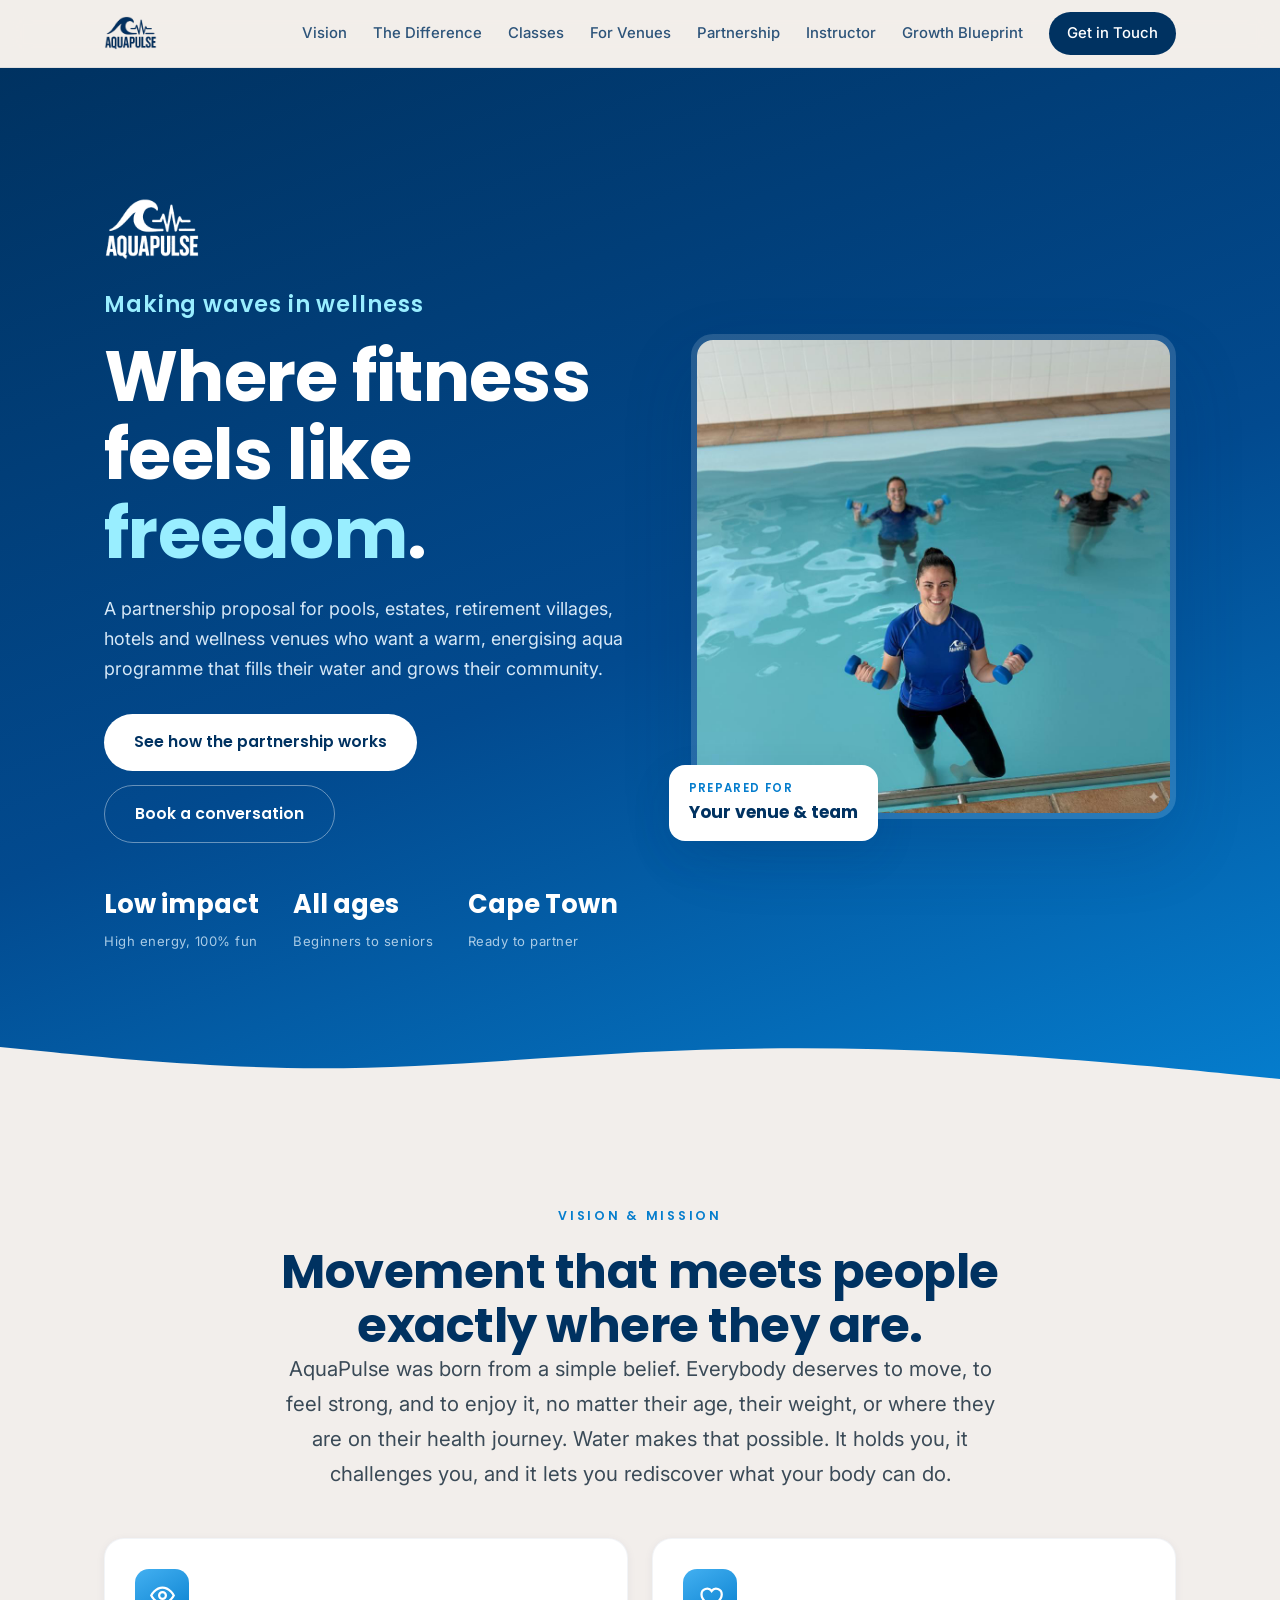
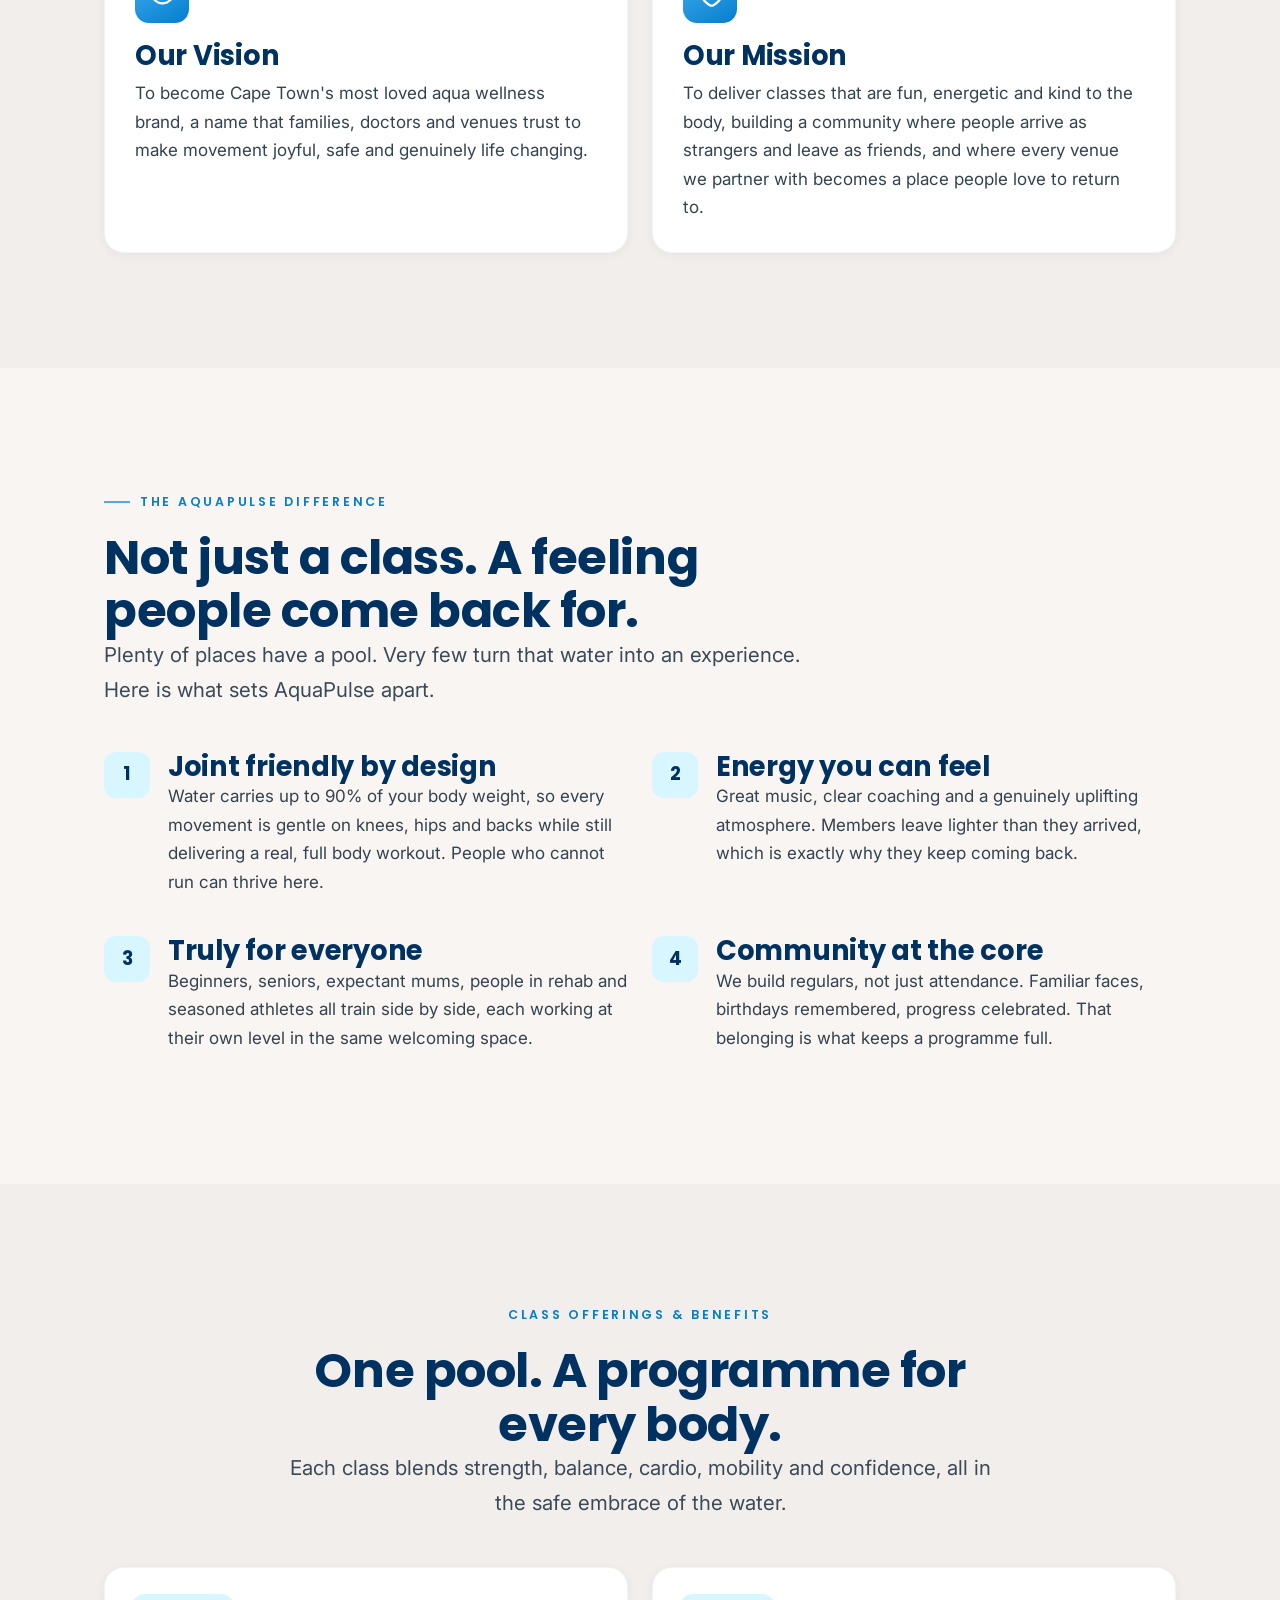
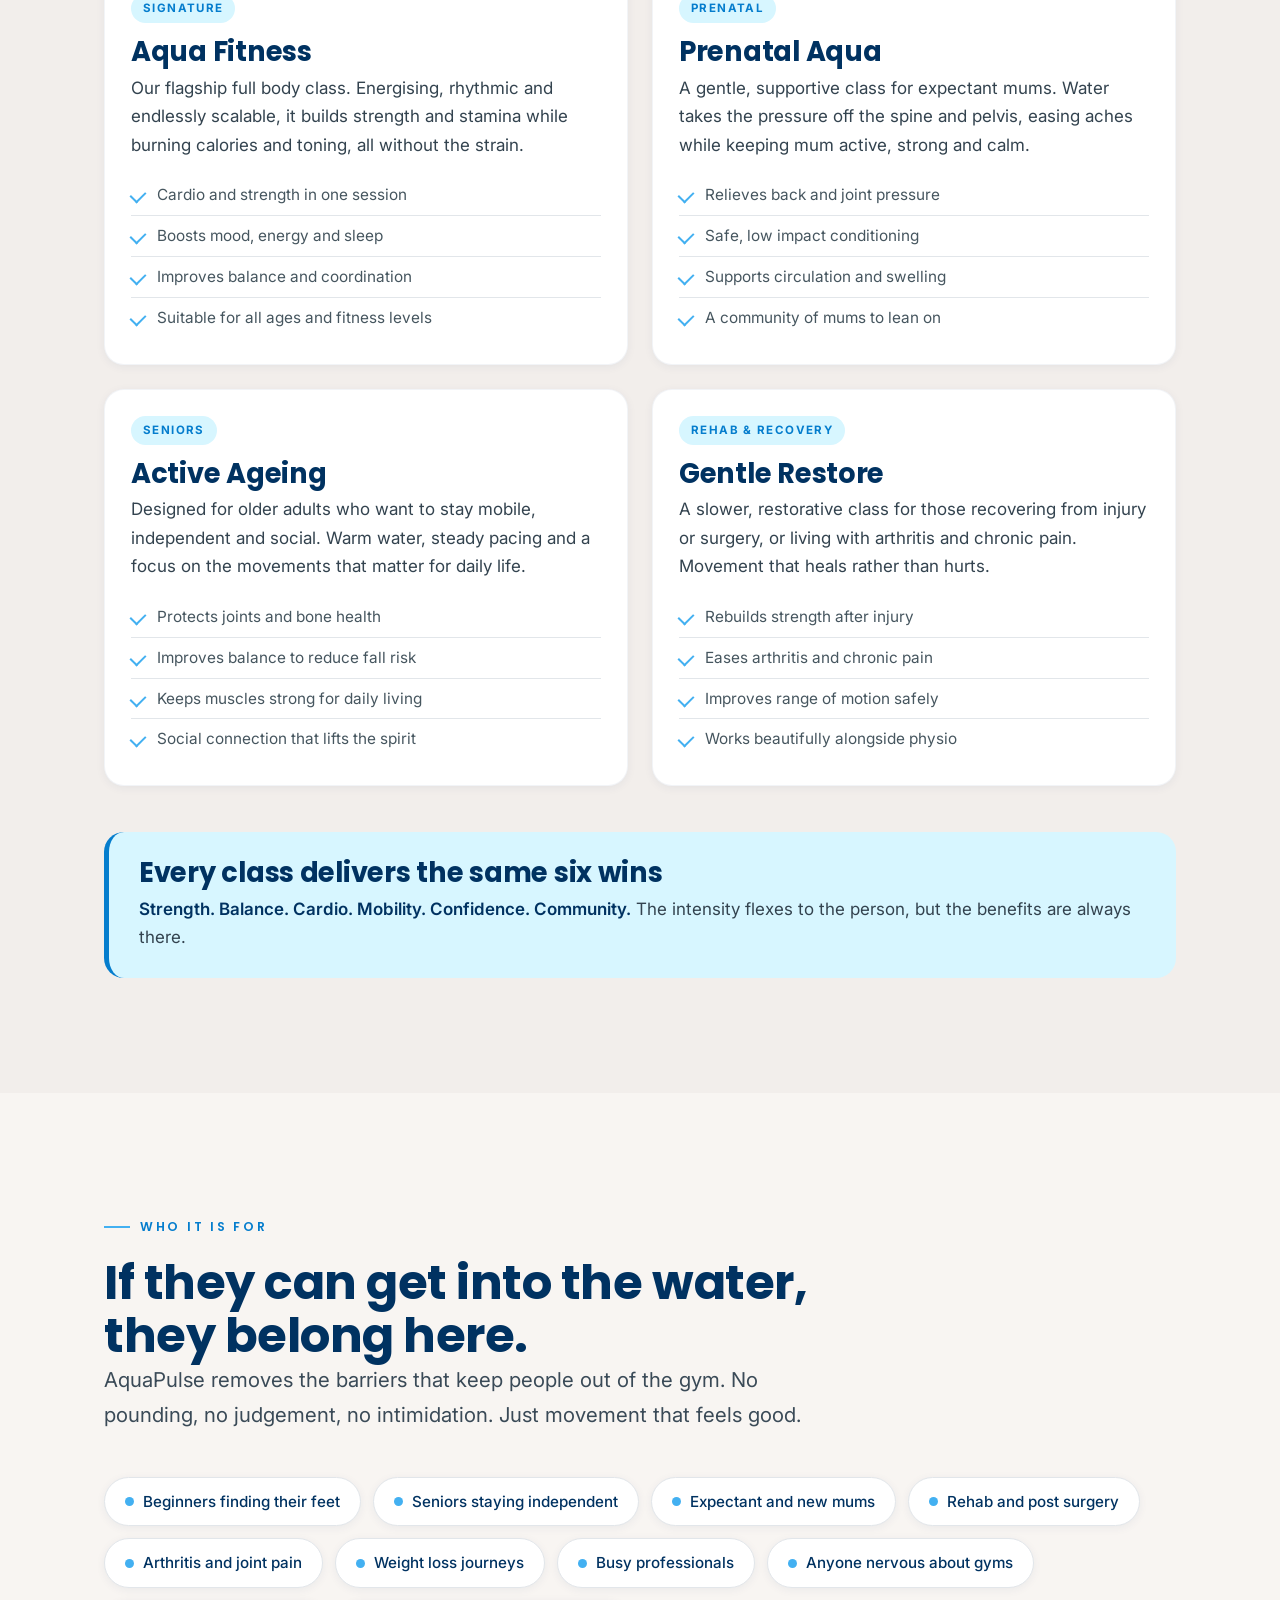
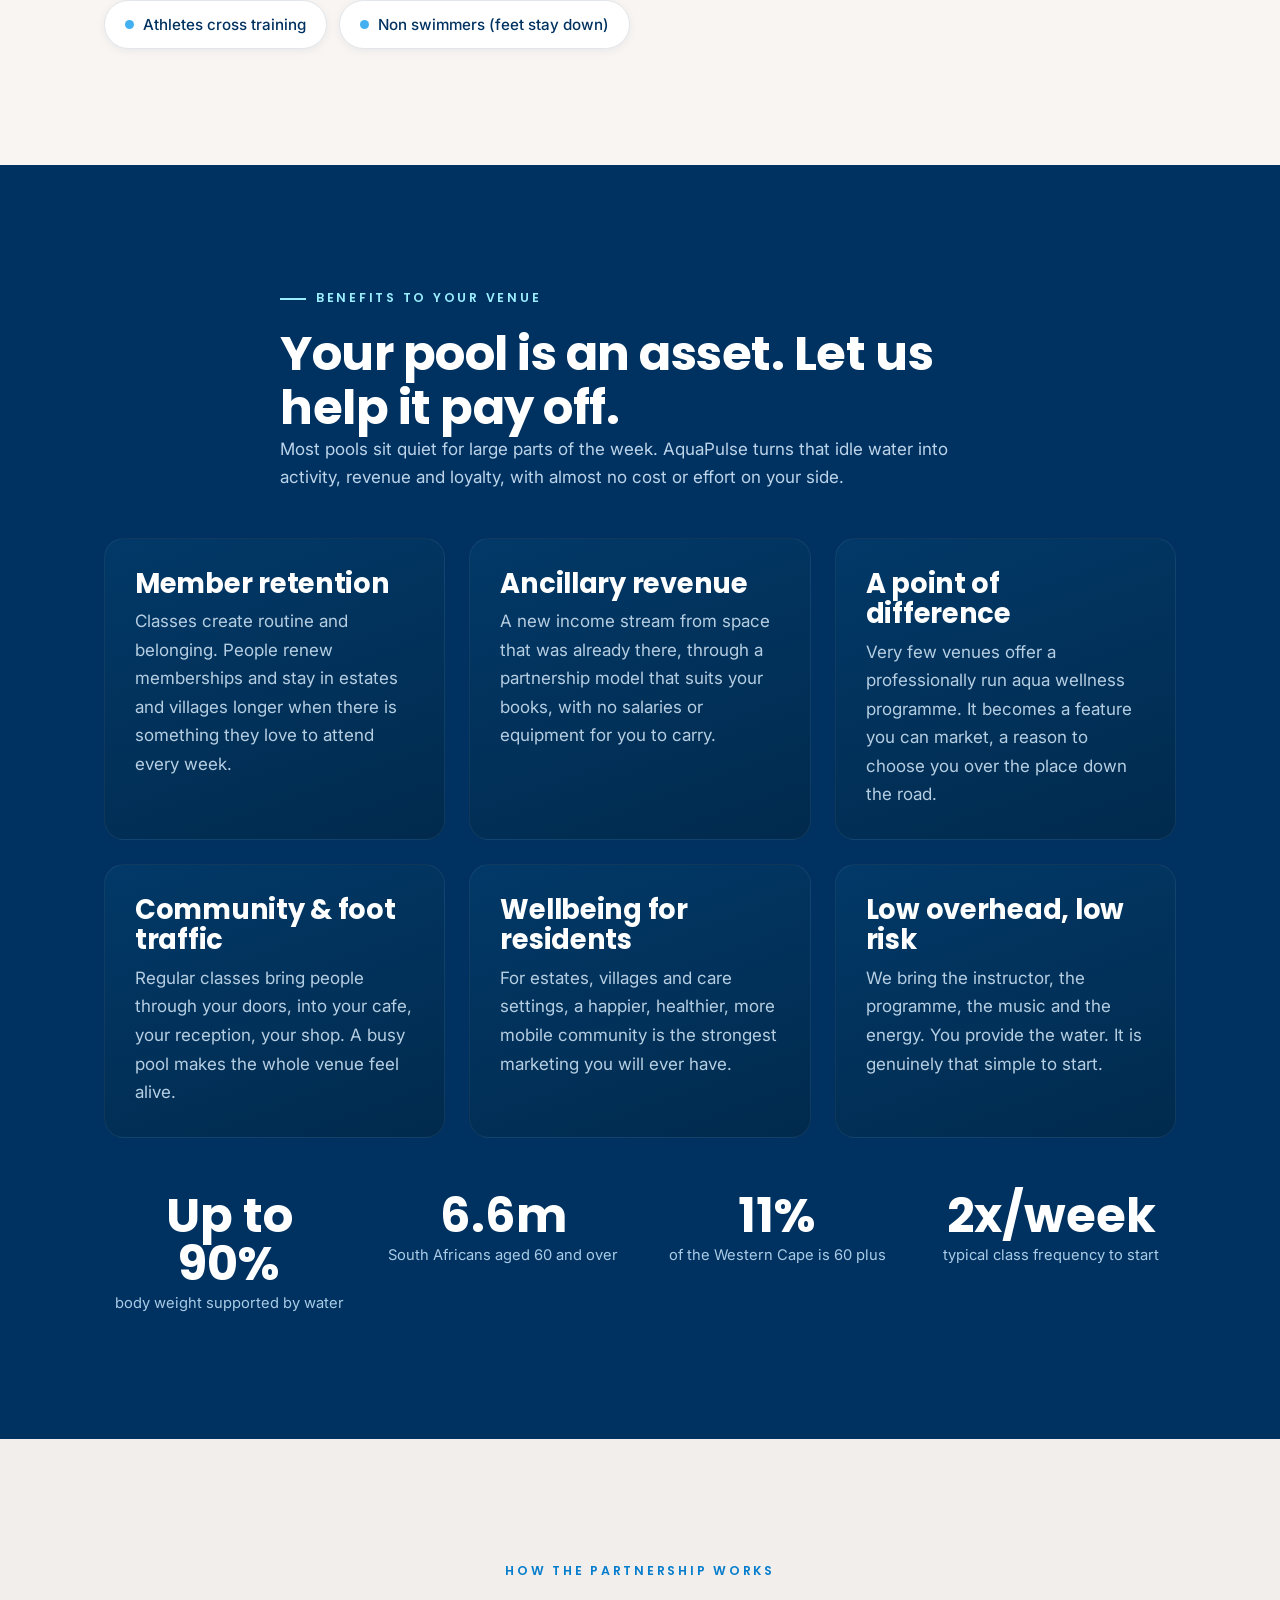
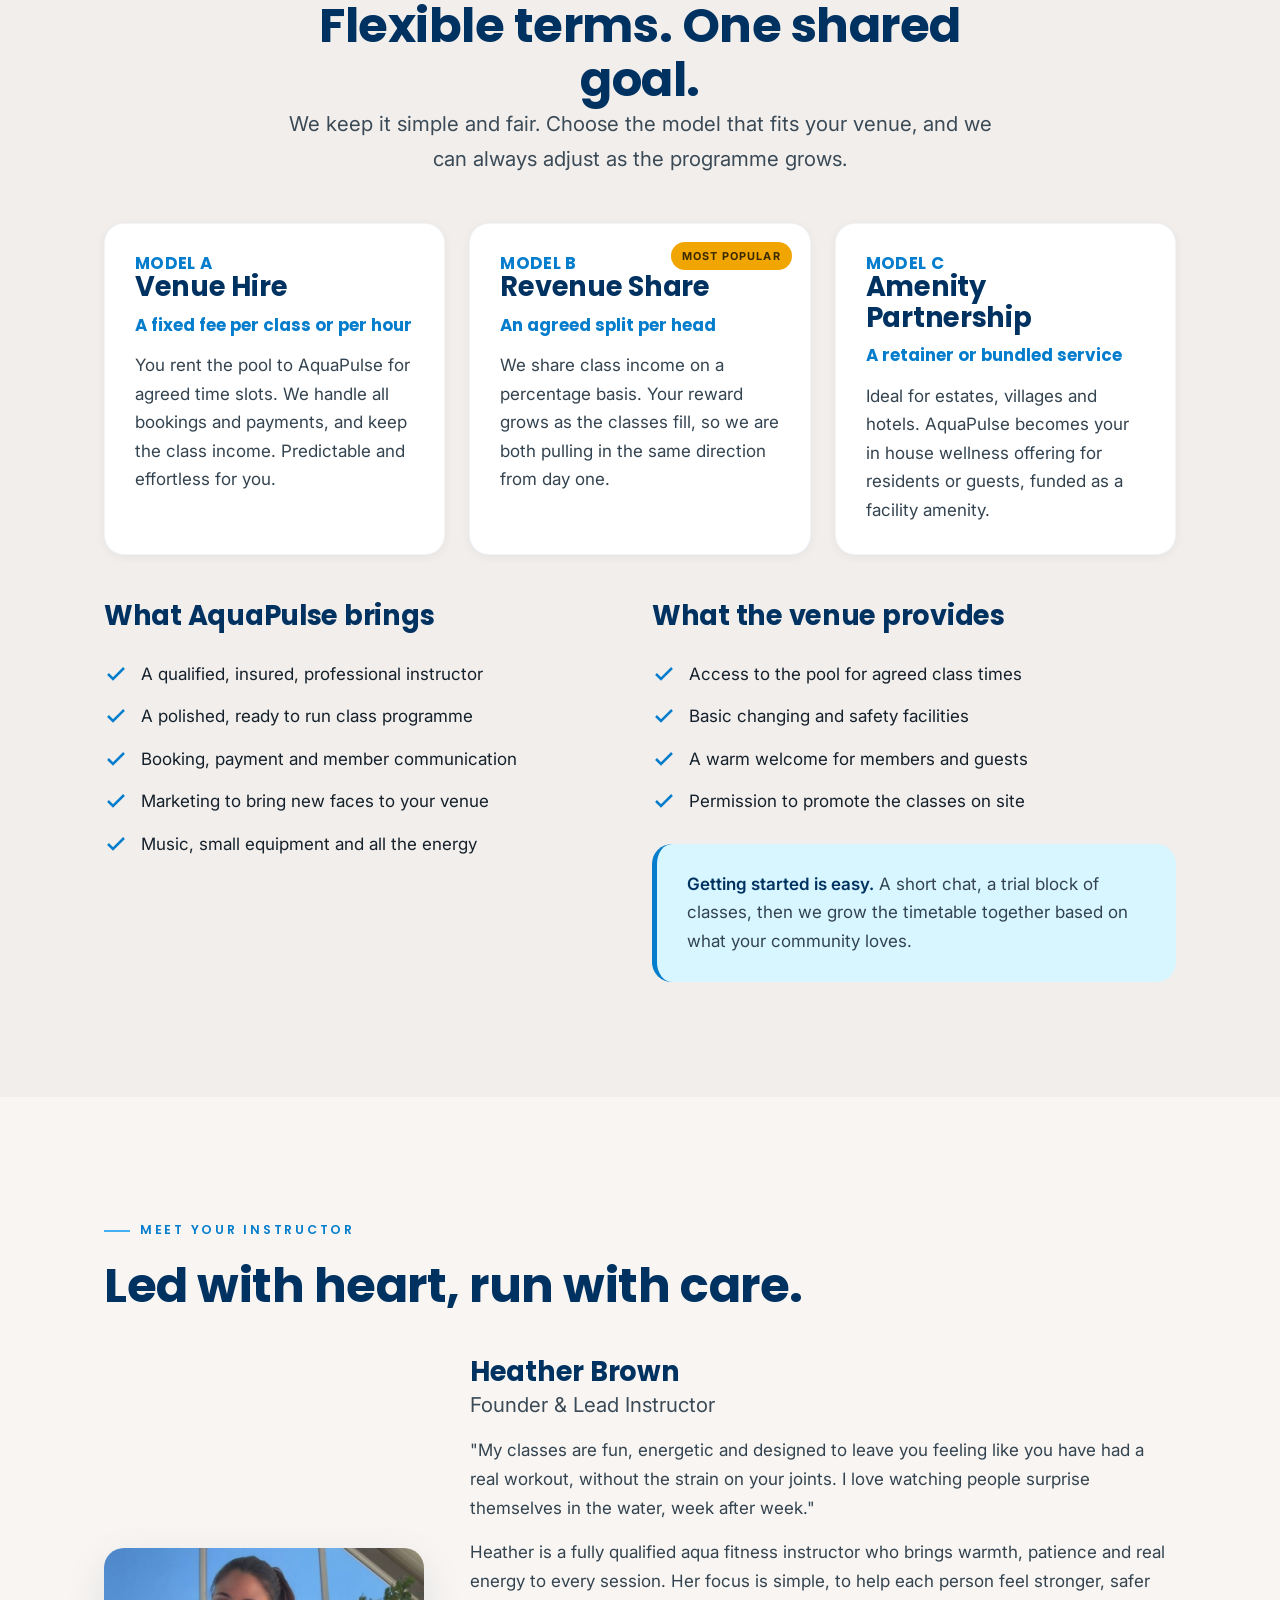
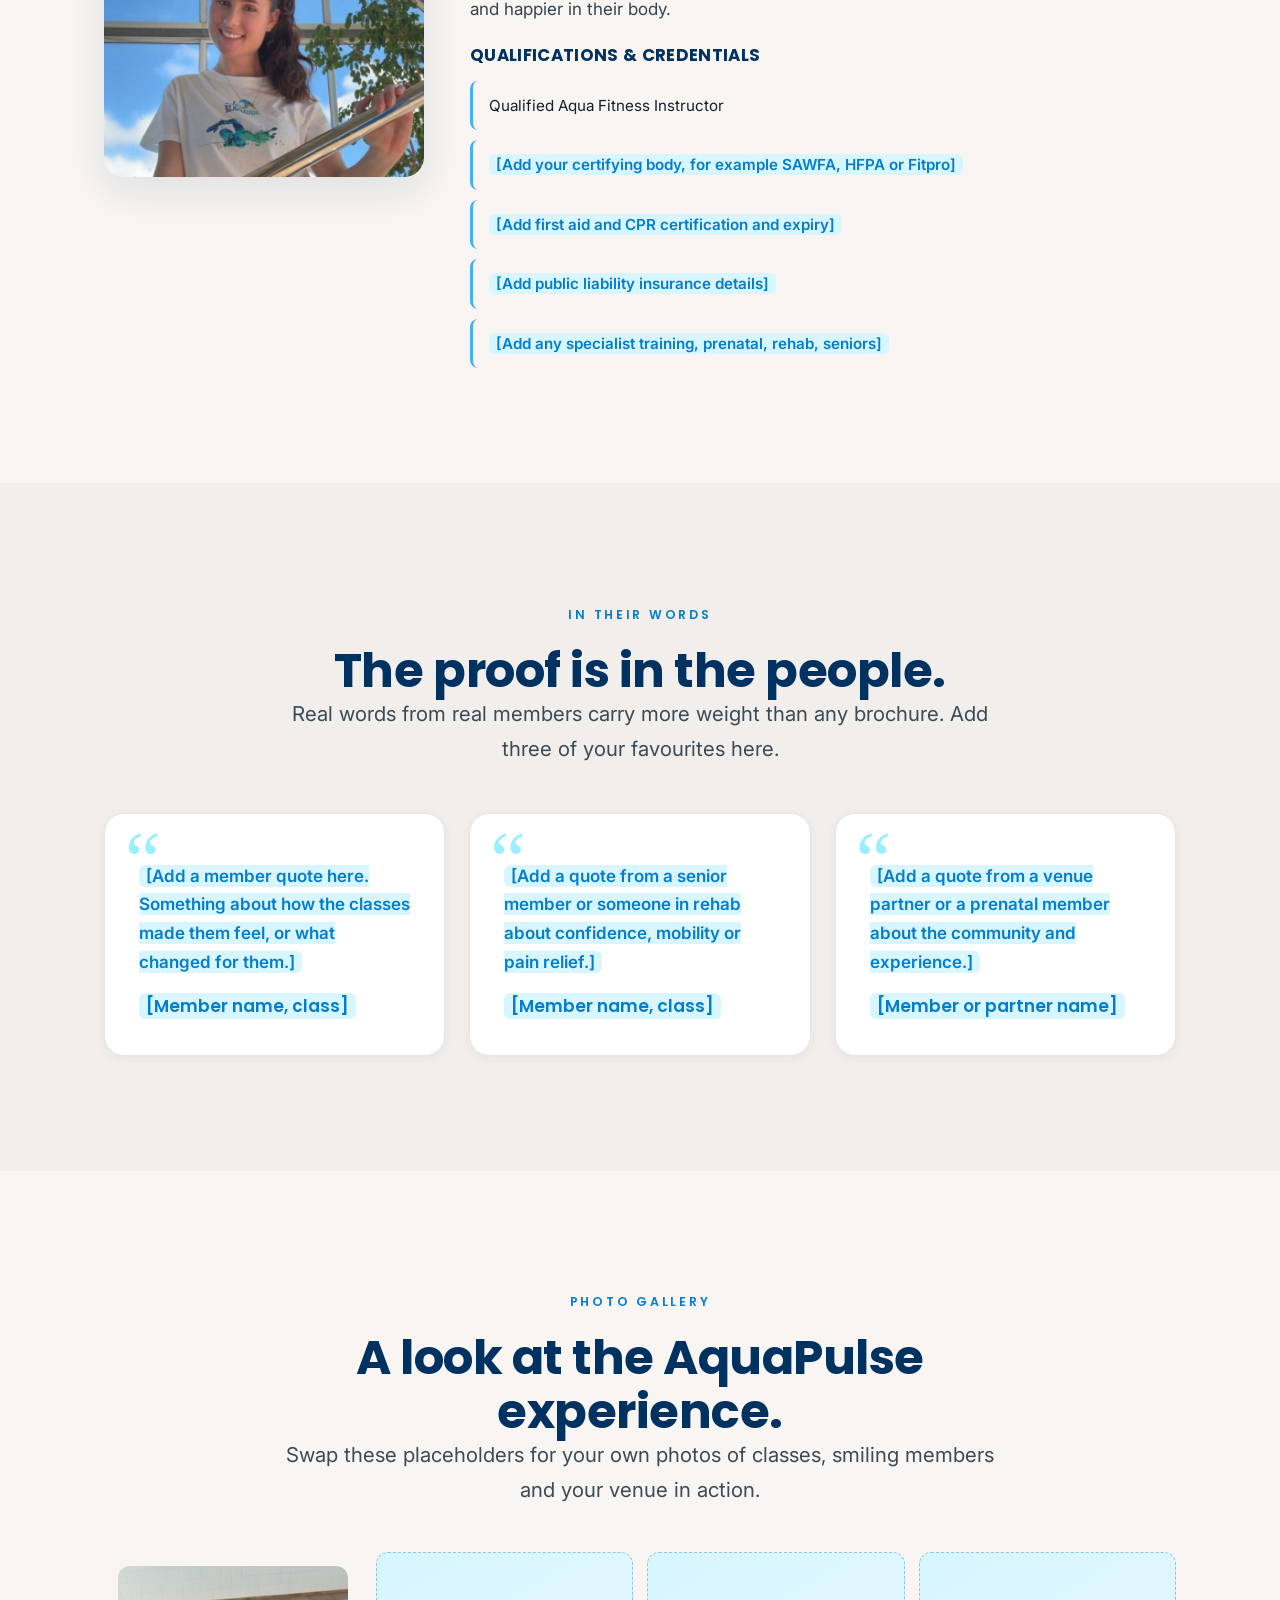
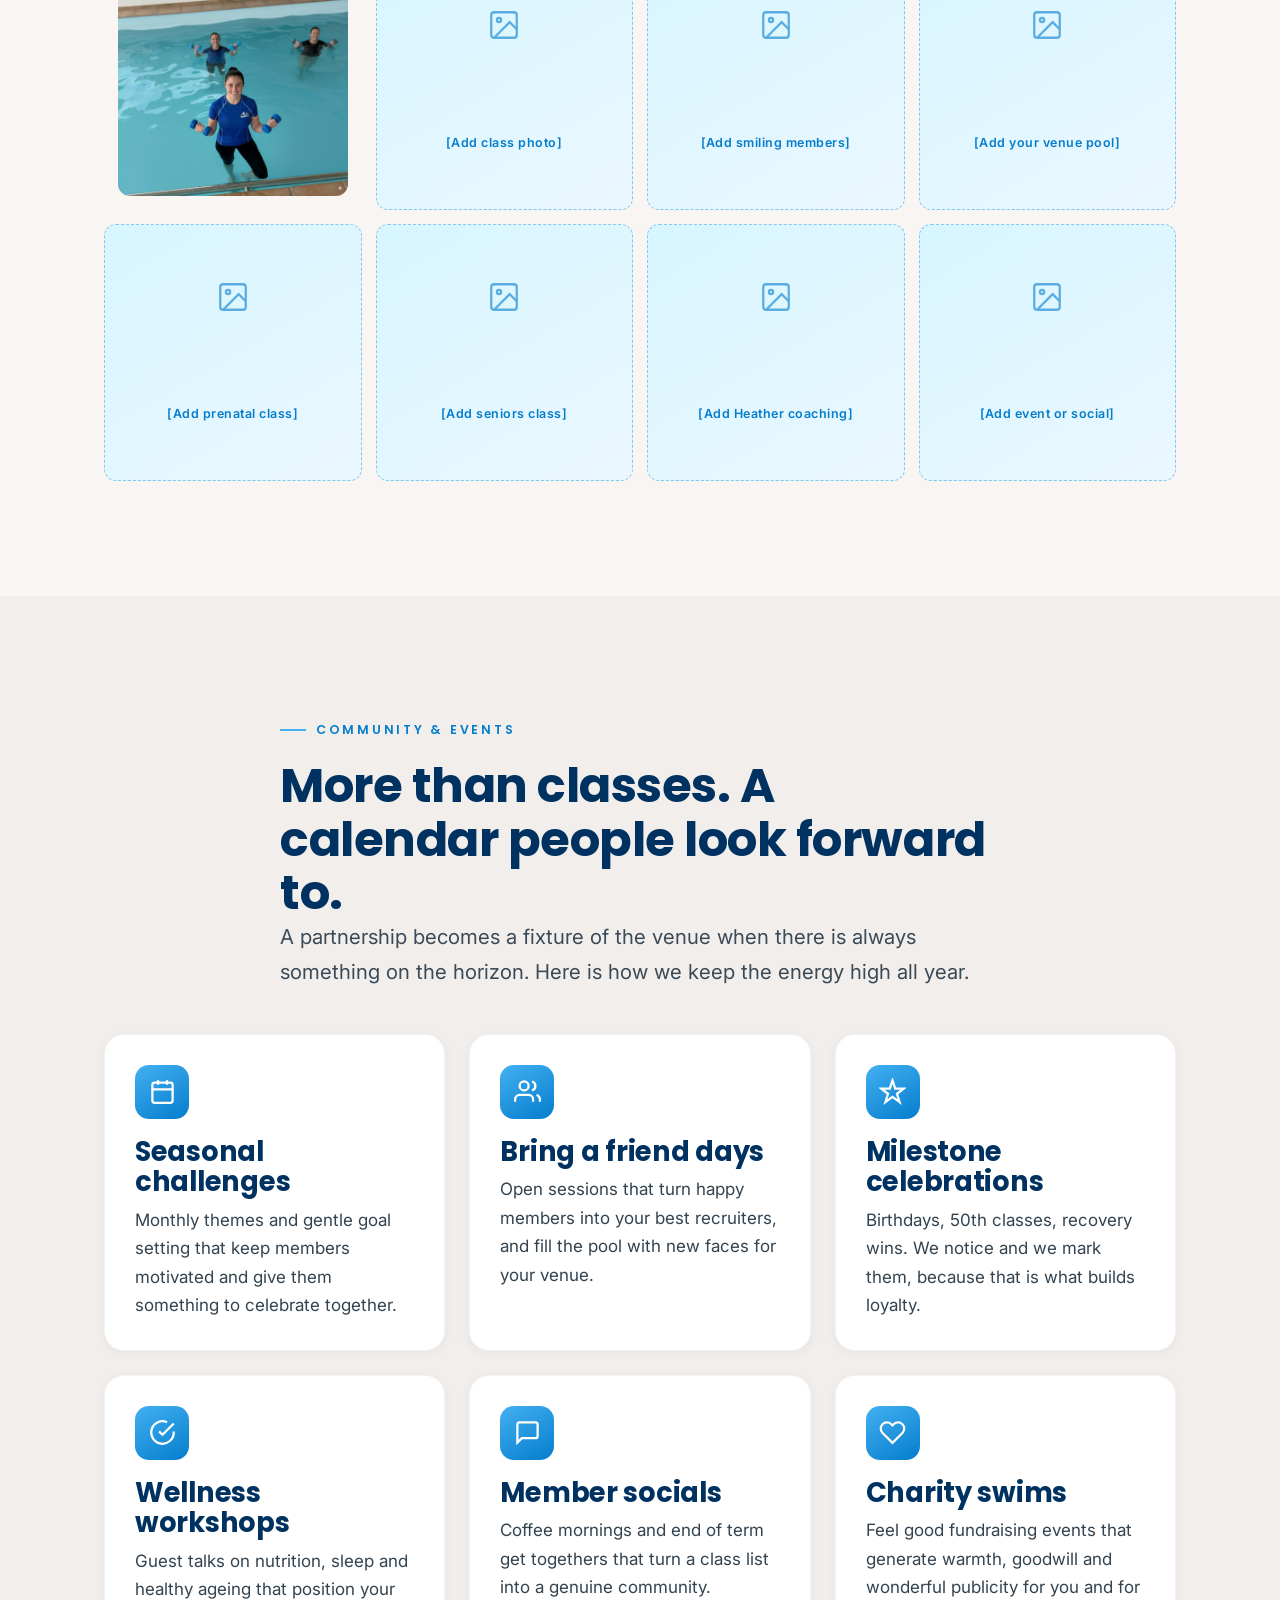
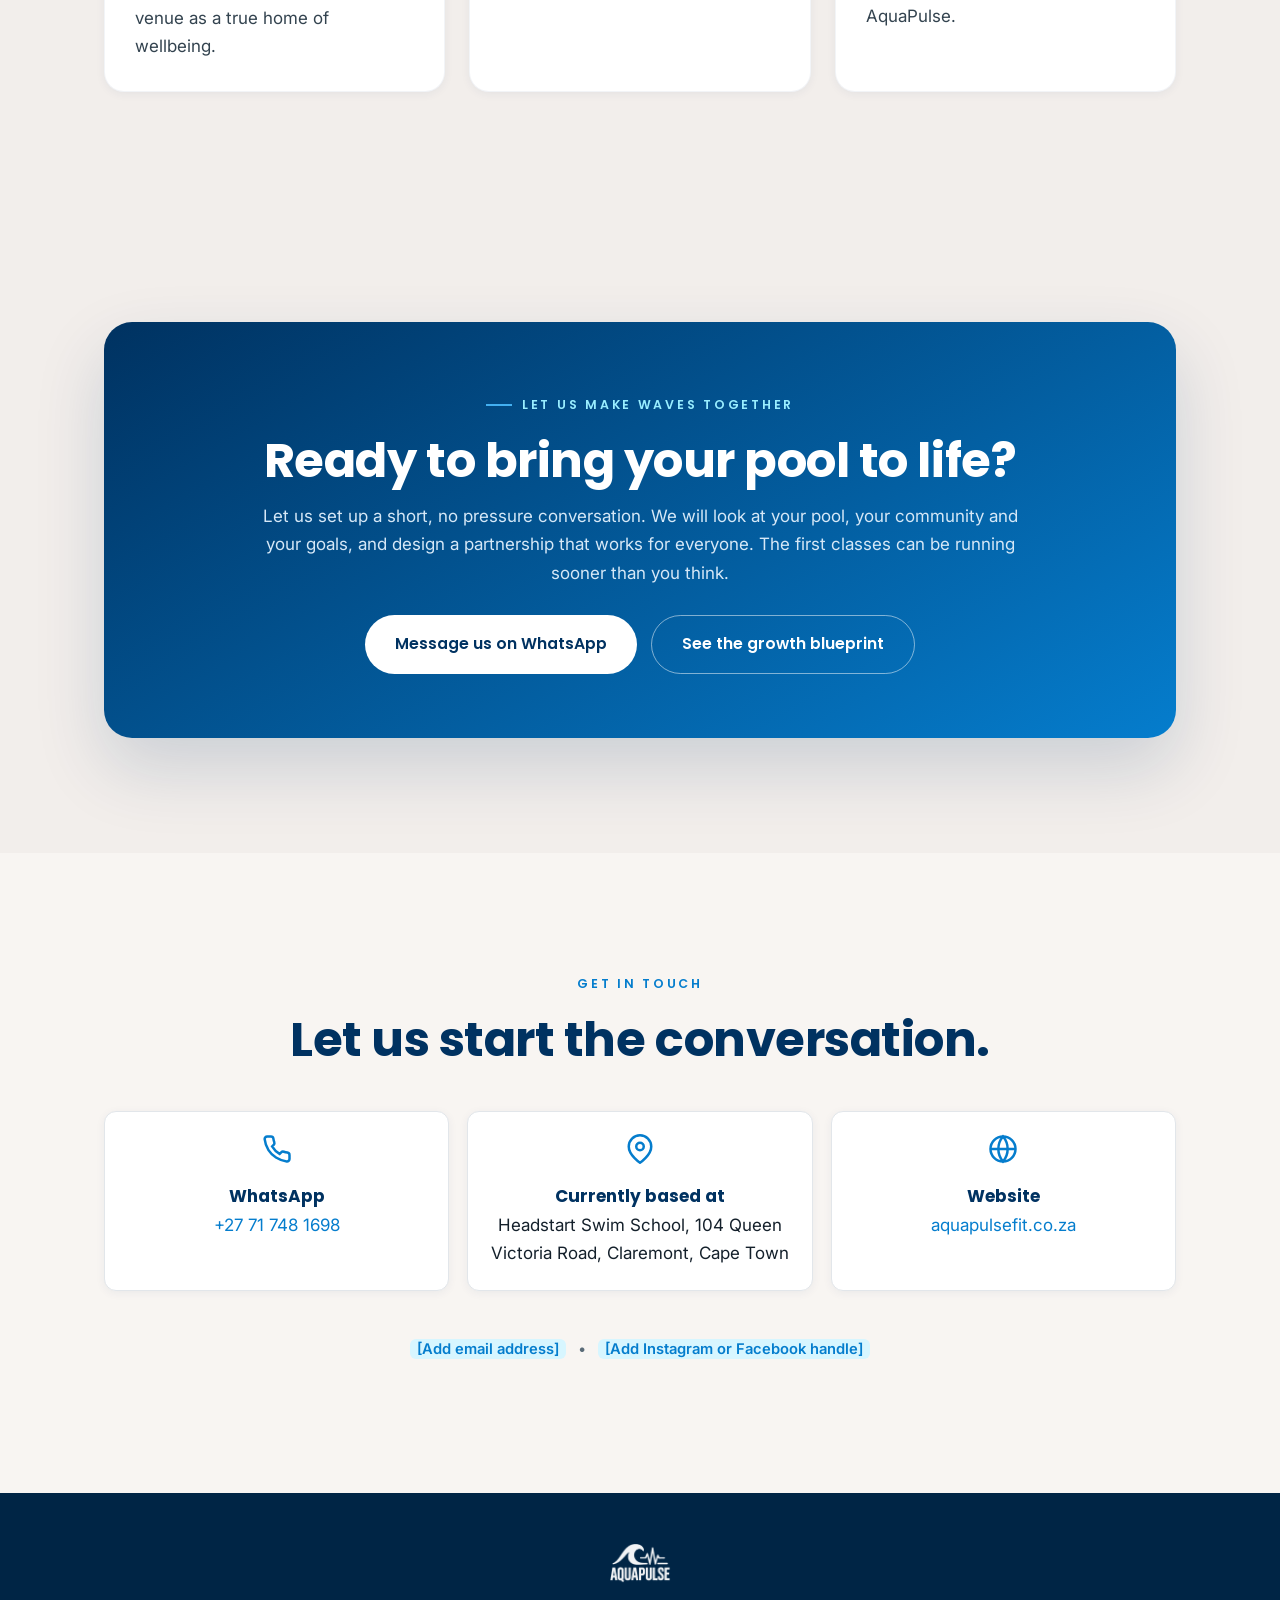
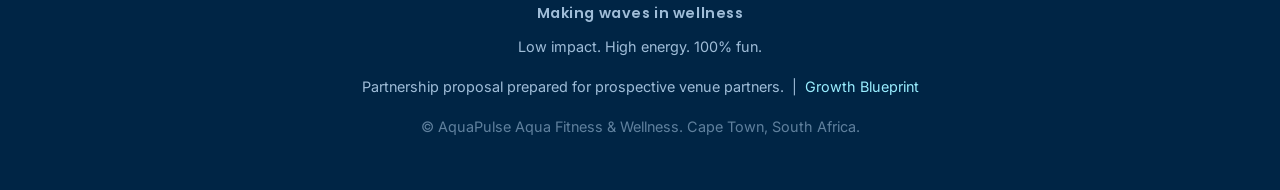
==== index.html @ 483c2048 "AquaPulse partnership proposal and growth blueprint Mobile-first, print-friendly proposal site match" ====
<!DOCTYPE html>
<html lang="en">
<head>
<meta charset="UTF-8">
<meta name="viewport" content="width=device-width, initial-scale=1.0">
<title>AquaPulse | Partnership Proposal, Aqua Fitness & Wellness</title>
<meta name="description" content="AquaPulse Aqua Fitness and Wellness. A partnership proposal for pools, estates, retirement villages and wellness venues across Cape Town. Making waves in wellness.">
<link rel="icon" href="assets/favicon.png">
<link rel="preconnect" href="https://fonts.googleapis.com">
<link rel="preconnect" href="https://fonts.gstatic.com" crossorigin>
<link href="https://fonts.googleapis.com/css2?family=Poppins:wght@500;600;700;800&family=Inter:wght@400;500;600&display=swap" rel="stylesheet">
<link rel="stylesheet" href="styles.css">
</head>
<body>

<!-- NAV -->
<nav class="nav">
  <div class="nav__inner">
    <a class="nav__brand" href="#top">
      <img src="assets/logo-transparent.png" alt="AquaPulse logo">
    </a>
    <div class="nav__links" id="navlinks">
      <a href="#vision">Vision</a>
      <a href="#difference">The Difference</a>
      <a href="#classes">Classes</a>
      <a href="#venue">For Venues</a>
      <a href="#partnership">Partnership</a>
      <a href="#instructor">Instructor</a>
      <a href="blueprint.html">Growth Blueprint</a>
      <a class="nav__cta" href="#contact">Get in Touch</a>
    </div>
    <button class="nav__toggle" id="navtoggle" aria-label="Menu">
      <svg width="26" height="26" viewBox="0 0 24 24" fill="none" stroke="currentColor" stroke-width="2"><line x1="3" y1="6" x2="21" y2="6"/><line x1="3" y1="12" x2="21" y2="12"/><line x1="3" y1="18" x2="21" y2="18"/></svg>
    </button>
  </div>
</nav>

<!-- HERO / COVER -->
<header class="hero" id="top">
  <div class="wrap">
    <div class="hero__grid">
      <div>
        <img class="hero__logo" src="assets/logo-transparent.png" alt="AquaPulse">
        <p class="hero__tag">Making waves in wellness</p>
        <h1>Where fitness feels like <span>freedom</span>.</h1>
        <p class="hero__sub">A partnership proposal for pools, estates, retirement villages, hotels and wellness venues who want a warm, energising aqua programme that fills their water and grows their community.</p>
        <div class="btn-row">
          <a class="btn btn--light" href="#partnership">See how the partnership works</a>
          <a class="btn btn--ghost" href="#contact" style="color:#fff;border-color:rgba(255,255,255,.4)">Book a conversation</a>
        </div>
        <div class="hero__strip">
          <div><b>Low impact</b><span>High energy, 100% fun</span></div>
          <div><b>All ages</b><span>Beginners to seniors</span></div>
          <div><b>Cape Town</b><span>Ready to partner</span></div>
        </div>
      </div>
      <div class="hero__photo">
        <img src="assets/class-hero.jpg" alt="AquaPulse aqua fitness class in the pool">
        <div class="hero__badge"><span>Prepared for</span>Your venue &amp; team</div>
      </div>
    </div>
  </div>
  <div class="wave-divider" style="margin-top:60px" aria-hidden="true">
    <svg viewBox="0 0 1440 70" preserveAspectRatio="none"><path fill="#f2eeeb" d="M0,32L60,37.3C120,43,240,53,360,53.3C480,53,600,43,720,37.3C840,32,960,32,1080,37.3C1200,43,1320,53,1380,58.7L1440,64L1440,70L0,70Z"></path></svg>
  </div>
</header>

<!-- VISION / MISSION -->
<section class="section" id="vision">
  <div class="wrap">
    <div class="section-head center narrow fade">
      <span class="eyebrow">Vision &amp; Mission</span>
      <h2>Movement that meets people exactly where they are.</h2>
      <p class="lead">AquaPulse was born from a simple belief. Everybody deserves to move, to feel strong, and to enjoy it, no matter their age, their weight, or where they are on their health journey. Water makes that possible. It holds you, it challenges you, and it lets you rediscover what your body can do.</p>
    </div>
    <div class="grid g-2 mt-l">
      <div class="card fade">
        <div class="card__icon"><svg viewBox="0 0 24 24" fill="none" stroke="currentColor" stroke-width="2"><circle cx="12" cy="12" r="3"/><path d="M2 12s3.5-7 10-7 10 7 10 7-3.5 7-10 7-10-7-10-7z"/></svg></div>
        <h3>Our Vision</h3>
        <p>To become Cape Town's most loved aqua wellness brand, a name that families, doctors and venues trust to make movement joyful, safe and genuinely life changing.</p>
      </div>
      <div class="card fade">
        <div class="card__icon"><svg viewBox="0 0 24 24" fill="none" stroke="currentColor" stroke-width="2"><path d="M12 21s-8-4.5-8-10a5 5 0 019-3 5 5 0 019 3c0 5.5-8 10-8 10z"/></svg></div>
        <h3>Our Mission</h3>
        <p>To deliver classes that are fun, energetic and kind to the body, building a community where people arrive as strangers and leave as friends, and where every venue we partner with becomes a place people love to return to.</p>
      </div>
    </div>
  </div>
</section>

<!-- THE DIFFERENCE -->
<section class="section section--tint" id="difference">
  <div class="wrap">
    <div class="section-head fade">
      <span class="eyebrow">The AquaPulse Difference</span>
      <h2>Not just a class. A feeling people come back for.</h2>
      <p class="lead">Plenty of places have a pool. Very few turn that water into an experience. Here is what sets AquaPulse apart.</p>
    </div>
    <div class="grid g-2">
      <div class="pillar fade"><div class="pillar__num">1</div><div><h3>Joint friendly by design</h3><p>Water carries up to 90% of your body weight, so every movement is gentle on knees, hips and backs while still delivering a real, full body workout. People who cannot run can thrive here.</p></div></div>
      <div class="pillar fade"><div class="pillar__num">2</div><div><h3>Energy you can feel</h3><p>Great music, clear coaching and a genuinely uplifting atmosphere. Members leave lighter than they arrived, which is exactly why they keep coming back.</p></div></div>
      <div class="pillar fade"><div class="pillar__num">3</div><div><h3>Truly for everyone</h3><p>Beginners, seniors, expectant mums, people in rehab and seasoned athletes all train side by side, each working at their own level in the same welcoming space.</p></div></div>
      <div class="pillar fade"><div class="pillar__num">4</div><div><h3>Community at the core</h3><p>We build regulars, not just attendance. Familiar faces, birthdays remembered, progress celebrated. That belonging is what keeps a programme full.</p></div></div>
    </div>
  </div>
</section>

<!-- CLASSES -->
<section class="section" id="classes">
  <div class="wrap">
    <div class="section-head center narrow fade">
      <span class="eyebrow">Class Offerings &amp; Benefits</span>
      <h2>One pool. A programme for every body.</h2>
      <p class="lead">Each class blends strength, balance, cardio, mobility and confidence, all in the safe embrace of the water.</p>
    </div>
    <div class="grid g-2 mt-l">

      <div class="class-card fade">
        <div class="class-card__head"><span class="class-card__tag">Signature</span><h3>Aqua Fitness</h3></div>
        <div class="class-card__body">
          <p>Our flagship full body class. Energising, rhythmic and endlessly scalable, it builds strength and stamina while burning calories and toning, all without the strain.</p>
          <ul>
            <li>Cardio and strength in one session</li>
            <li>Boosts mood, energy and sleep</li>
            <li>Improves balance and coordination</li>
            <li>Suitable for all ages and fitness levels</li>
          </ul>
        </div>
      </div>

      <div class="class-card fade">
        <div class="class-card__head"><span class="class-card__tag">Prenatal</span><h3>Prenatal Aqua</h3></div>
        <div class="class-card__body">
          <p>A gentle, supportive class for expectant mums. Water takes the pressure off the spine and pelvis, easing aches while keeping mum active, strong and calm.</p>
          <ul>
            <li>Relieves back and joint pressure</li>
            <li>Safe, low impact conditioning</li>
            <li>Supports circulation and swelling</li>
            <li>A community of mums to lean on</li>
          </ul>
        </div>
      </div>

      <div class="class-card fade">
        <div class="class-card__head"><span class="class-card__tag">Seniors</span><h3>Active Ageing</h3></div>
        <div class="class-card__body">
          <p>Designed for older adults who want to stay mobile, independent and social. Warm water, steady pacing and a focus on the movements that matter for daily life.</p>
          <ul>
            <li>Protects joints and bone health</li>
            <li>Improves balance to reduce fall risk</li>
            <li>Keeps muscles strong for daily living</li>
            <li>Social connection that lifts the spirit</li>
          </ul>
        </div>
      </div>

      <div class="class-card fade">
        <div class="class-card__head"><span class="class-card__tag">Rehab &amp; Recovery</span><h3>Gentle Restore</h3></div>
        <div class="class-card__body">
          <p>A slower, restorative class for those recovering from injury or surgery, or living with arthritis and chronic pain. Movement that heals rather than hurts.</p>
          <ul>
            <li>Rebuilds strength after injury</li>
            <li>Eases arthritis and chronic pain</li>
            <li>Improves range of motion safely</li>
            <li>Works beautifully alongside physio</li>
          </ul>
        </div>
      </div>

    </div>
    <div class="callout mt-l fade">
      <h3>Every class delivers the same six wins</h3>
      <p><strong>Strength. Balance. Cardio. Mobility. Confidence. Community.</strong> The intensity flexes to the person, but the benefits are always there.</p>
    </div>
  </div>
</section>

<!-- WHO IT'S FOR -->
<section class="section section--tint" id="who">
  <div class="wrap">
    <div class="section-head fade">
      <span class="eyebrow">Who It Is For</span>
      <h2>If they can get into the water, they belong here.</h2>
      <p class="lead">AquaPulse removes the barriers that keep people out of the gym. No pounding, no judgement, no intimidation. Just movement that feels good.</p>
    </div>
    <div class="chips fade">
      <span class="chip">Beginners finding their feet</span>
      <span class="chip">Seniors staying independent</span>
      <span class="chip">Expectant and new mums</span>
      <span class="chip">Rehab and post surgery</span>
      <span class="chip">Arthritis and joint pain</span>
      <span class="chip">Weight loss journeys</span>
      <span class="chip">Busy professionals</span>
      <span class="chip">Anyone nervous about gyms</span>
      <span class="chip">Athletes cross training</span>
      <span class="chip">Non swimmers (feet stay down)</span>
    </div>
  </div>
</section>

<!-- BENEFITS TO VENUE -->
<section class="section section--navy" id="venue">
  <div class="wrap">
    <div class="section-head narrow fade">
      <span class="eyebrow">Benefits To Your Venue</span>
      <h2>Your pool is an asset. Let us help it pay off.</h2>
      <p>Most pools sit quiet for large parts of the week. AquaPulse turns that idle water into activity, revenue and loyalty, with almost no cost or effort on your side.</p>
    </div>
    <div class="grid g-3 mt-l">
      <div class="card card--navy fade"><h3>Member retention</h3><p>Classes create routine and belonging. People renew memberships and stay in estates and villages longer when there is something they love to attend every week.</p></div>
      <div class="card card--navy fade"><h3>Ancillary revenue</h3><p>A new income stream from space that was already there, through a partnership model that suits your books, with no salaries or equipment for you to carry.</p></div>
      <div class="card card--navy fade"><h3>A point of difference</h3><p>Very few venues offer a professionally run aqua wellness programme. It becomes a feature you can market, a reason to choose you over the place down the road.</p></div>
      <div class="card card--navy fade"><h3>Community &amp; foot traffic</h3><p>Regular classes bring people through your doors, into your cafe, your reception, your shop. A busy pool makes the whole venue feel alive.</p></div>
      <div class="card card--navy fade"><h3>Wellbeing for residents</h3><p>For estates, villages and care settings, a happier, healthier, more mobile community is the strongest marketing you will ever have.</p></div>
      <div class="card card--navy fade"><h3>Low overhead, low risk</h3><p>We bring the instructor, the programme, the music and the energy. You provide the water. It is genuinely that simple to start.</p></div>
    </div>
    <div class="grid g-4 mt-l">
      <div class="stat fade"><b>Up to 90%</b><span>body weight supported by water</span></div>
      <div class="stat fade"><b>6.6m</b><span>South Africans aged 60 and over</span></div>
      <div class="stat fade"><b>11%</b><span>of the Western Cape is 60 plus</span></div>
      <div class="stat fade"><b>2x/week</b><span>typical class frequency to start</span></div>
    </div>
  </div>
</section>

<!-- PARTNERSHIP MODELS -->
<section class="section" id="partnership">
  <div class="wrap">
    <div class="section-head center narrow fade">
      <span class="eyebrow">How The Partnership Works</span>
      <h2>Flexible terms. One shared goal.</h2>
      <p class="lead">We keep it simple and fair. Choose the model that fits your venue, and we can always adjust as the programme grows.</p>
    </div>
    <div class="grid g-3 mt-l">
      <div class="card model fade">
        <h4 style="color:var(--ocean)">Model A</h4>
        <h3>Venue Hire</h3>
        <p class="model__price">A fixed fee per class or per hour</p>
        <p>You rent the pool to AquaPulse for agreed time slots. We handle all bookings and payments, and keep the class income. Predictable and effortless for you.</p>
      </div>
      <div class="card model fade">
        <span class="badge-best">Most popular</span>
        <h4 style="color:var(--ocean)">Model B</h4>
        <h3>Revenue Share</h3>
        <p class="model__price">An agreed split per head</p>
        <p>We share class income on a percentage basis. Your reward grows as the classes fill, so we are both pulling in the same direction from day one.</p>
      </div>
      <div class="card model fade">
        <h4 style="color:var(--ocean)">Model C</h4>
        <h3>Amenity Partnership</h3>
        <p class="model__price">A retainer or bundled service</p>
        <p>Ideal for estates, villages and hotels. AquaPulse becomes your in house wellness offering for residents or guests, funded as a facility amenity.</p>
      </div>
    </div>

    <div class="grid g-2 mt-l">
      <div class="fade">
        <h3 class="mb-m">What AquaPulse brings</h3>
        <ul class="checks">
          <li><svg viewBox="0 0 24 24" fill="none" stroke="currentColor" stroke-width="2.5"><path d="M20 6L9 17l-5-5"/></svg><span>A qualified, insured, professional instructor</span></li>
          <li><svg viewBox="0 0 24 24" fill="none" stroke="currentColor" stroke-width="2.5"><path d="M20 6L9 17l-5-5"/></svg><span>A polished, ready to run class programme</span></li>
          <li><svg viewBox="0 0 24 24" fill="none" stroke="currentColor" stroke-width="2.5"><path d="M20 6L9 17l-5-5"/></svg><span>Booking, payment and member communication</span></li>
          <li><svg viewBox="0 0 24 24" fill="none" stroke="currentColor" stroke-width="2.5"><path d="M20 6L9 17l-5-5"/></svg><span>Marketing to bring new faces to your venue</span></li>
          <li><svg viewBox="0 0 24 24" fill="none" stroke="currentColor" stroke-width="2.5"><path d="M20 6L9 17l-5-5"/></svg><span>Music, small equipment and all the energy</span></li>
        </ul>
      </div>
      <div class="fade">
        <h3 class="mb-m">What the venue provides</h3>
        <ul class="checks">
          <li><svg viewBox="0 0 24 24" fill="none" stroke="currentColor" stroke-width="2.5"><path d="M20 6L9 17l-5-5"/></svg><span>Access to the pool for agreed class times</span></li>
          <li><svg viewBox="0 0 24 24" fill="none" stroke="currentColor" stroke-width="2.5"><path d="M20 6L9 17l-5-5"/></svg><span>Basic changing and safety facilities</span></li>
          <li><svg viewBox="0 0 24 24" fill="none" stroke="currentColor" stroke-width="2.5"><path d="M20 6L9 17l-5-5"/></svg><span>A warm welcome for members and guests</span></li>
          <li><svg viewBox="0 0 24 24" fill="none" stroke="currentColor" stroke-width="2.5"><path d="M20 6L9 17l-5-5"/></svg><span>Permission to promote the classes on site</span></li>
        </ul>
        <div class="callout mt-m">
          <p style="margin:0"><strong>Getting started is easy.</strong> A short chat, a trial block of classes, then we grow the timetable together based on what your community loves.</p>
        </div>
      </div>
    </div>
  </div>
</section>

<!-- INSTRUCTOR -->
<section class="section section--tint" id="instructor">
  <div class="wrap">
    <div class="section-head fade">
      <span class="eyebrow">Meet Your Instructor</span>
      <h2>Led with heart, run with care.</h2>
    </div>
    <div class="bio fade">
      <img src="assets/heather.jpg" alt="Heather Brown, AquaPulse founder and instructor">
      <div>
        <h3>Heather Brown</h3>
        <p class="lead" style="margin-bottom:14px">Founder &amp; Lead Instructor</p>
        <p>"My classes are fun, energetic and designed to leave you feeling like you have had a real workout, without the strain on your joints. I love watching people surprise themselves in the water, week after week."</p>
        <p>Heather is a fully qualified aqua fitness instructor who brings warmth, patience and real energy to every session. Her focus is simple, to help each person feel stronger, safer and happier in their body.</p>
        <h4 style="color:var(--navy);margin-top:22px">Qualifications &amp; Credentials</h4>
        <ul class="cred-list">
          <li>Qualified Aqua Fitness Instructor</li>
          <li><span class="placeholder">[Add your certifying body, for example SAWFA, HFPA or Fitpro]</span></li>
          <li><span class="placeholder">[Add first aid and CPR certification and expiry]</span></li>
          <li><span class="placeholder">[Add public liability insurance details]</span></li>
          <li><span class="placeholder">[Add any specialist training, prenatal, rehab, seniors]</span></li>
        </ul>
      </div>
    </div>
  </div>
</section>

<!-- TESTIMONIALS -->
<section class="section" id="testimonials">
  <div class="wrap">
    <div class="section-head center narrow fade">
      <span class="eyebrow">In Their Words</span>
      <h2>The proof is in the people.</h2>
      <p class="lead">Real words from real members carry more weight than any brochure. Add three of your favourites here.</p>
    </div>
    <div class="grid g-3 mt-l">
      <div class="quote fade"><p><span class="placeholder">[Add a member quote here. Something about how the classes made them feel, or what changed for them.]</span></p><cite><span class="placeholder">[Member name, class]</span></cite></div>
      <div class="quote fade"><p><span class="placeholder">[Add a quote from a senior member or someone in rehab about confidence, mobility or pain relief.]</span></p><cite><span class="placeholder">[Member name, class]</span></cite></div>
      <div class="quote fade"><p><span class="placeholder">[Add a quote from a venue partner or a prenatal member about the community and experience.]</span></p><cite><span class="placeholder">[Member or partner name]</span></cite></div>
    </div>
  </div>
</section>

<!-- GALLERY -->
<section class="section section--tint" id="gallery">
  <div class="wrap">
    <div class="section-head center narrow fade">
      <span class="eyebrow">Photo Gallery</span>
      <h2>A look at the AquaPulse experience.</h2>
      <p class="lead">Swap these placeholders for your own photos of classes, smiling members and your venue in action.</p>
    </div>
    <div class="gallery fade">
      <div class="gallery__item filled"><img src="assets/class-hero.jpg" alt="AquaPulse class in the pool"></div>
      <div class="gallery__item"><svg viewBox="0 0 24 24" fill="none" stroke="currentColor" stroke-width="1.6"><rect x="3" y="3" width="18" height="18" rx="2"/><circle cx="8.5" cy="8.5" r="1.5"/><path d="M21 15l-5-5L5 21"/></svg><span>[Add class photo]</span></div>
      <div class="gallery__item"><svg viewBox="0 0 24 24" fill="none" stroke="currentColor" stroke-width="1.6"><rect x="3" y="3" width="18" height="18" rx="2"/><circle cx="8.5" cy="8.5" r="1.5"/><path d="M21 15l-5-5L5 21"/></svg><span>[Add smiling members]</span></div>
      <div class="gallery__item"><svg viewBox="0 0 24 24" fill="none" stroke="currentColor" stroke-width="1.6"><rect x="3" y="3" width="18" height="18" rx="2"/><circle cx="8.5" cy="8.5" r="1.5"/><path d="M21 15l-5-5L5 21"/></svg><span>[Add your venue pool]</span></div>
      <div class="gallery__item"><svg viewBox="0 0 24 24" fill="none" stroke="currentColor" stroke-width="1.6"><rect x="3" y="3" width="18" height="18" rx="2"/><circle cx="8.5" cy="8.5" r="1.5"/><path d="M21 15l-5-5L5 21"/></svg><span>[Add prenatal class]</span></div>
      <div class="gallery__item"><svg viewBox="0 0 24 24" fill="none" stroke="currentColor" stroke-width="1.6"><rect x="3" y="3" width="18" height="18" rx="2"/><circle cx="8.5" cy="8.5" r="1.5"/><path d="M21 15l-5-5L5 21"/></svg><span>[Add seniors class]</span></div>
      <div class="gallery__item"><svg viewBox="0 0 24 24" fill="none" stroke="currentColor" stroke-width="1.6"><rect x="3" y="3" width="18" height="18" rx="2"/><circle cx="8.5" cy="8.5" r="1.5"/><path d="M21 15l-5-5L5 21"/></svg><span>[Add Heather coaching]</span></div>
      <div class="gallery__item"><svg viewBox="0 0 24 24" fill="none" stroke="currentColor" stroke-width="1.6"><rect x="3" y="3" width="18" height="18" rx="2"/><circle cx="8.5" cy="8.5" r="1.5"/><path d="M21 15l-5-5L5 21"/></svg><span>[Add event or social]</span></div>
    </div>
  </div>
</section>

<!-- COMMUNITY & EVENTS -->
<section class="section" id="community">
  <div class="wrap">
    <div class="section-head narrow fade">
      <span class="eyebrow">Community &amp; Events</span>
      <h2>More than classes. A calendar people look forward to.</h2>
      <p class="lead">A partnership becomes a fixture of the venue when there is always something on the horizon. Here is how we keep the energy high all year.</p>
    </div>
    <div class="grid g-3">
      <div class="card fade"><div class="card__icon"><svg viewBox="0 0 24 24" fill="none" stroke="currentColor" stroke-width="2"><rect x="3" y="4" width="18" height="18" rx="2"/><path d="M16 2v4M8 2v4M3 10h18"/></svg></div><h3>Seasonal challenges</h3><p>Monthly themes and gentle goal setting that keep members motivated and give them something to celebrate together.</p></div>
      <div class="card fade"><div class="card__icon"><svg viewBox="0 0 24 24" fill="none" stroke="currentColor" stroke-width="2"><path d="M17 21v-2a4 4 0 00-4-4H5a4 4 0 00-4 4v2"/><circle cx="9" cy="7" r="4"/><path d="M23 21v-2a4 4 0 00-3-3.87M16 3.13a4 4 0 010 7.75"/></svg></div><h3>Bring a friend days</h3><p>Open sessions that turn happy members into your best recruiters, and fill the pool with new faces for your venue.</p></div>
      <div class="card fade"><div class="card__icon"><svg viewBox="0 0 24 24" fill="none" stroke="currentColor" stroke-width="2"><path d="M12 2l2.4 7.4H22l-6 4.6 2.3 7.4-6.3-4.6L5.7 21.4 8 14 2 9.4h7.6z"/></svg></div><h3>Milestone celebrations</h3><p>Birthdays, 50th classes, recovery wins. We notice and we mark them, because that is what builds loyalty.</p></div>
      <div class="card fade"><div class="card__icon"><svg viewBox="0 0 24 24" fill="none" stroke="currentColor" stroke-width="2"><path d="M22 11.08V12a10 10 0 11-5.93-9.14"/><path d="M22 4L12 14.01l-3-3"/></svg></div><h3>Wellness workshops</h3><p>Guest talks on nutrition, sleep and healthy ageing that position your venue as a true home of wellbeing.</p></div>
      <div class="card fade"><div class="card__icon"><svg viewBox="0 0 24 24" fill="none" stroke="currentColor" stroke-width="2"><path d="M21 15a2 2 0 01-2 2H7l-4 4V5a2 2 0 012-2h14a2 2 0 012 2z"/></svg></div><h3>Member socials</h3><p>Coffee mornings and end of term get togethers that turn a class list into a genuine community.</p></div>
      <div class="card fade"><div class="card__icon"><svg viewBox="0 0 24 24" fill="none" stroke="currentColor" stroke-width="2"><path d="M20.84 4.61a5.5 5.5 0 00-7.78 0L12 5.67l-1.06-1.06a5.5 5.5 0 10-7.78 7.78L12 21.23l8.84-8.84a5.5 5.5 0 000-7.78z"/></svg></div><h3>Charity swims</h3><p>Feel good fundraising events that generate warmth, goodwill and wonderful publicity for you and for AquaPulse.</p></div>
    </div>
  </div>
</section>

<!-- CTA -->
<section class="section">
  <div class="wrap">
    <div class="cta fade">
      <span class="eyebrow" style="color:var(--aqua);justify-content:center">Let Us Make Waves Together</span>
      <h2>Ready to bring your pool to life?</h2>
      <p class="narrow" style="margin:14px auto 28px">Let us set up a short, no pressure conversation. We will look at your pool, your community and your goals, and design a partnership that works for everyone. The first classes can be running sooner than you think.</p>
      <div class="btn-row">
        <a class="btn btn--light" href="https://wa.me/27717481698" target="_blank" rel="noopener">Message us on WhatsApp</a>
        <a class="btn btn--ghost" href="blueprint.html" style="color:#fff;border-color:rgba(255,255,255,.5)">See the growth blueprint</a>
      </div>
    </div>
  </div>
</section>

<!-- CONTACT -->
<section class="section section--tint" id="contact">
  <div class="wrap">
    <div class="section-head center narrow fade">
      <span class="eyebrow">Get In Touch</span>
      <h2>Let us start the conversation.</h2>
    </div>
    <div class="contact-grid fade">
      <div class="contact-item">
        <svg viewBox="0 0 24 24" fill="none" stroke="currentColor" stroke-width="2"><path d="M22 16.92v3a2 2 0 01-2.18 2 19.79 19.79 0 01-8.63-3.07 19.5 19.5 0 01-6-6 19.79 19.79 0 01-3.07-8.67A2 2 0 014.11 2h3a2 2 0 012 1.72c.13.96.36 1.9.7 2.81a2 2 0 01-.45 2.11L8.09 9.91a16 16 0 006 6l1.27-1.27a2 2 0 012.11-.45c.9.34 1.85.57 2.81.7A2 2 0 0122 16.92z"/></svg>
        <b>WhatsApp</b>
        <a href="https://wa.me/27717481698" target="_blank" rel="noopener">+27 71 748 1698</a>
      </div>
      <div class="contact-item">
        <svg viewBox="0 0 24 24" fill="none" stroke="currentColor" stroke-width="2"><path d="M21 10c0 7-9 13-9 13s-9-6-9-13a9 9 0 0118 0z"/><circle cx="12" cy="10" r="3"/></svg>
        <b>Currently based at</b>
        <span>Headstart Swim School, 104 Queen Victoria Road, Claremont, Cape Town</span>
      </div>
      <div class="contact-item">
        <svg viewBox="0 0 24 24" fill="none" stroke="currentColor" stroke-width="2"><circle cx="12" cy="12" r="10"/><path d="M2 12h20M12 2a15.3 15.3 0 010 20 15.3 15.3 0 010-20z"/></svg>
        <b>Website</b>
        <a href="https://aquapulsefit.co.za" target="_blank" rel="noopener">aquapulsefit.co.za</a>
      </div>
    </div>
    <p class="center mt-l" style="color:var(--muted);font-size:.92rem"><span class="placeholder">[Add email address]</span> &nbsp; &bull; &nbsp; <span class="placeholder">[Add Instagram or Facebook handle]</span></p>
  </div>
</section>

<!-- FOOTER -->
<footer class="footer">
  <div class="wrap">
    <img src="assets/logo-transparent.png" alt="AquaPulse">
    <p class="footer__tag">Making waves in wellness</p>
    <p>Low impact. High energy. 100% fun.</p>
    <p style="margin-top:16px">Partnership proposal prepared for prospective venue partners. &nbsp;|&nbsp; <a href="blueprint.html">Growth Blueprint</a></p>
    <p style="margin-top:8px;opacity:.6">&copy; AquaPulse Aqua Fitness &amp; Wellness. Cape Town, South Africa.</p>
  </div>
</footer>

<button class="scrolltop" aria-label="Back to top"><svg width="20" height="20" viewBox="0 0 24 24" fill="none" stroke="currentColor" stroke-width="2.5"><path d="M18 15l-6-6-6 6"/></svg></button>
<script src="app.js"></script>
</body>
</html>
---- styles.css ----
/* ============================================================
   AquaPulse Aqua Fitness & Wellness
   Partnership Proposal + Growth Blueprint
   Brand palette sampled from Heather Brown's own logo assets
   ============================================================ */

:root {
  --navy:      #003261;
  --navy-deep: #002545;
  --ocean:     #057dcd;
  --sky:       #43b0f1;
  --aqua:      #99eeff;
  --aqua-soft: #d7f6ff;
  --paper:     #f2eeeb;
  --paper-2:   #f8f5f2;
  --white:     #ffffff;
  --ink:       #14202b;
  --ink-soft:  #43546180;
  --muted:     #5a6b78;
  --line:      #e2e6ea;
  --gold:      #f0a500;

  --shadow-sm: 0 2px 10px rgba(0,50,97,.06);
  --shadow-md: 0 14px 40px rgba(0,50,97,.10);
  --shadow-lg: 0 30px 70px rgba(0,50,97,.16);

  --radius:   20px;
  --radius-sm:12px;
  --maxw:     1120px;

  --f-head: 'Poppins', system-ui, -apple-system, sans-serif;
  --f-body: 'Inter', system-ui, -apple-system, sans-serif;
}

* { box-sizing: border-box; margin: 0; padding: 0; }
html { scroll-behavior: smooth; scroll-padding-top: 84px; }

body {
  font-family: var(--f-body);
  color: var(--ink);
  background: var(--paper);
  line-height: 1.68;
  font-size: 17px;
  -webkit-font-smoothing: antialiased;
  overflow-x: hidden;
}

h1, h2, h3, h4 { font-family: var(--f-head); line-height: 1.12; color: var(--navy); font-weight: 700; letter-spacing: -0.01em; }
h1 { font-size: clamp(2.4rem, 6vw, 4.4rem); }
h2 { font-size: clamp(1.9rem, 4vw, 3rem); }
h3 { font-size: clamp(1.25rem, 2.4vw, 1.7rem); }
h4 { font-size: 1.05rem; letter-spacing: .02em; text-transform: uppercase; }
p  { margin-bottom: 1rem; color: #33434f; }
a  { color: var(--ocean); text-decoration: none; }
img { max-width: 100%; display: block; }
strong { color: var(--navy); font-weight: 600; }

.wrap { max-width: var(--maxw); margin: 0 auto; padding: 0 24px; }
.section { padding: clamp(56px, 9vw, 120px) 0; position: relative; }
.section--tint { background: var(--paper-2); }
.section--navy { background: var(--navy); color: #cfe4f5; }
.section--navy h2, .section--navy h3, .section--navy h4 { color: #fff; }
.section--navy p { color: #bcd4ea; }
.center { text-align: center; }
.narrow { max-width: 760px; margin-left: auto; margin-right: auto; }

.eyebrow {
  font-family: var(--f-head); font-weight: 600; font-size: .78rem;
  letter-spacing: .22em; text-transform: uppercase; color: var(--ocean);
  display: inline-flex; align-items: center; gap: 10px; margin-bottom: 18px;
}
.eyebrow::before { content: ""; width: 26px; height: 2px; background: var(--sky); display: inline-block; }
.section--navy .eyebrow { color: var(--aqua); }
.section--navy .eyebrow::before { background: var(--aqua); }
.center .eyebrow::before { display: none; }

.lead { font-size: clamp(1.05rem, 2vw, 1.28rem); color: #3a4a57; line-height: 1.7; }

/* ---------- NAV ---------- */
.nav {
  position: sticky; top: 0; z-index: 60;
  background: rgba(242,238,235,.82); backdrop-filter: saturate(180%) blur(14px);
  border-bottom: 1px solid rgba(0,50,97,.08);
}
.nav__inner { max-width: var(--maxw); margin: 0 auto; padding: 12px 24px; display: flex; align-items: center; justify-content: space-between; gap: 16px; }
.nav__brand { display: flex; align-items: center; gap: 12px; font-family: var(--f-head); font-weight: 700; color: var(--navy); font-size: 1.05rem; letter-spacing: .01em; }
.nav__brand img { height: 34px; width: auto; }
.nav__links { display: flex; gap: 26px; align-items: center; }
.nav__links a { color: var(--navy); font-weight: 500; font-size: .93rem; opacity: .82; transition: opacity .2s; }
.nav__links a:hover { opacity: 1; }
.nav__cta { background: var(--navy); color: #fff !important; padding: 9px 18px; border-radius: 100px; font-weight: 600; opacity: 1 !important; }
.nav__cta:hover { background: var(--ocean); }
.nav__toggle { display: none; background: none; border: 0; cursor: pointer; color: var(--navy); }
@media (max-width: 860px) {
  .nav__links { position: fixed; inset: 62px 0 auto 0; flex-direction: column; background: var(--paper); padding: 20px 24px 28px; gap: 4px; border-bottom: 1px solid var(--line); transform: translateY(-140%); transition: transform .3s ease; box-shadow: var(--shadow-md); }
  .nav__links.open { transform: translateY(0); }
  .nav__links a { padding: 12px 4px; width: 100%; border-bottom: 1px solid rgba(0,50,97,.06); font-size: 1rem; }
  .nav__toggle { display: block; }
}

/* ---------- BUTTONS ---------- */
.btn { display: inline-flex; align-items: center; gap: 9px; font-family: var(--f-head); font-weight: 600; font-size: .98rem; padding: 15px 30px; border-radius: 100px; cursor: pointer; transition: transform .2s, box-shadow .2s, background .2s; border: 0; }
.btn--primary { background: var(--navy); color: #fff; box-shadow: 0 10px 26px rgba(0,50,97,.28); }
.btn--primary:hover { transform: translateY(-2px); background: var(--ocean); box-shadow: 0 16px 34px rgba(5,125,205,.34); }
.btn--ghost { background: transparent; color: var(--navy); border: 1.5px solid rgba(0,50,97,.25); }
.btn--ghost:hover { border-color: var(--navy); background: rgba(0,50,97,.04); }
.btn--light { background: #fff; color: var(--navy); }
.btn--light:hover { transform: translateY(-2px); box-shadow: var(--shadow-md); }
.btn-row { display: flex; flex-wrap: wrap; gap: 14px; }

/* ---------- HERO ---------- */
.hero { position: relative; background: linear-gradient(160deg, #003261 0%, #024a8f 55%, #057dcd 100%); color: #fff; overflow: hidden; padding: clamp(70px, 12vw, 130px) 0 0; }
.hero__grid { display: grid; grid-template-columns: 1.05fr .95fr; gap: 50px; align-items: center; }
.hero__logo { height: 62px; width: auto; margin-bottom: 26px; filter: brightness(0) invert(1); }
.hero h1 { color: #fff; margin-bottom: 20px; }
.hero h1 span { color: var(--aqua); }
.hero__tag { font-family: var(--f-head); font-weight: 600; letter-spacing: .04em; color: var(--aqua); font-size: clamp(1.05rem,2.2vw,1.4rem); margin-bottom: 14px; }
.hero__sub { color: #d6e8f7; font-size: 1.12rem; max-width: 520px; margin-bottom: 30px; }
.hero .btn-row { margin-bottom: 40px; }
.hero__photo { position: relative; }
.hero__photo img { border-radius: 22px; box-shadow: var(--shadow-lg); border: 6px solid rgba(255,255,255,.14); }
.hero__badge { position: absolute; bottom: -22px; left: -22px; background: #fff; color: var(--navy); border-radius: 16px; padding: 14px 20px; box-shadow: var(--shadow-md); font-family: var(--f-head); font-weight: 700; }
.hero__badge span { display: block; font-size: .72rem; letter-spacing: .12em; text-transform: uppercase; color: var(--ocean); font-weight: 600; }
.hero__strip { display: flex; gap: 34px; flex-wrap: wrap; margin-top: 6px; }
.hero__strip div b { font-family: var(--f-head); font-size: 1.6rem; color: #fff; display: block; }
.hero__strip div span { font-size: .82rem; color: #a9cbe6; letter-spacing: .04em; }
@media (max-width: 860px) {
  .hero__grid { grid-template-columns: 1fr; gap: 40px; }
  .hero__photo { max-width: 420px; margin: 0 auto; }
  .hero__badge { left: 0; }
}

/* wave divider */
.wave-divider { line-height: 0; }
.wave-divider svg { width: 100%; height: 70px; display: block; }

/* ---------- CARDS / GRID ---------- */
.grid { display: grid; gap: 24px; }
.g-2 { grid-template-columns: repeat(2, 1fr); }
.g-3 { grid-template-columns: repeat(3, 1fr); }
.g-4 { grid-template-columns: repeat(4, 1fr); }
@media (max-width: 900px) { .g-3, .g-4 { grid-template-columns: repeat(2, 1fr); } }
@media (max-width: 620px) { .g-2, .g-3, .g-4 { grid-template-columns: 1fr; } }

.card { background: #fff; border-radius: var(--radius); padding: 30px; box-shadow: var(--shadow-sm); border: 1px solid rgba(0,50,97,.05); transition: transform .25s, box-shadow .25s; }
.card:hover { transform: translateY(-4px); box-shadow: var(--shadow-md); }
.card h3 { margin-bottom: 8px; }
.card p:last-child { margin-bottom: 0; }
.card__icon { width: 54px; height: 54px; border-radius: 14px; background: linear-gradient(150deg, var(--sky), var(--ocean)); display: grid; place-items: center; margin-bottom: 18px; color: #fff; }
.card__icon svg { width: 27px; height: 27px; }

.card--navy { background: linear-gradient(160deg, #023968, #012a4d); color: #cfe0ee; border: 1px solid rgba(255,255,255,.06); }
.card--navy h3 { color: #fff; }
.card--navy p { color: #b6cee2; }

/* pillars */
.pillar { display: flex; gap: 18px; align-items: flex-start; }
.pillar__num { flex: 0 0 auto; width: 46px; height: 46px; border-radius: 12px; background: var(--aqua-soft); color: var(--navy); font-family: var(--f-head); font-weight: 700; display: grid; place-items: center; font-size: 1.15rem; }

/* class list */
.class-card { background: #fff; border-radius: var(--radius); overflow: hidden; box-shadow: var(--shadow-sm); border: 1px solid rgba(0,50,97,.05); display: flex; flex-direction: column; transition: transform .25s, box-shadow .25s; }
.class-card:hover { transform: translateY(-4px); box-shadow: var(--shadow-md); }
.class-card__head { padding: 24px 26px 0; }
.class-card__tag { display: inline-block; font-size: .72rem; letter-spacing: .12em; text-transform: uppercase; font-weight: 700; color: var(--ocean); background: var(--aqua-soft); padding: 5px 12px; border-radius: 100px; margin-bottom: 14px; }
.class-card__body { padding: 6px 26px 26px; }
.class-card ul { list-style: none; margin-top: 10px; }
.class-card li { padding: 7px 0 7px 26px; position: relative; color: #46565f; font-size: .96rem; border-top: 1px solid var(--line); }
.class-card li:first-child { border-top: 0; }
.class-card li::before { content: ""; position: absolute; left: 0; top: 15px; width: 12px; height: 8px; border-left: 2px solid var(--sky); border-bottom: 2px solid var(--sky); transform: rotate(-45deg); }

/* checklist */
.checks { list-style: none; display: grid; gap: 14px; }
.checks li { display: flex; gap: 13px; align-items: flex-start; }
.checks li svg { flex: 0 0 auto; width: 24px; height: 24px; margin-top: 2px; color: var(--ocean); }
.section--navy .checks li svg { color: var(--aqua); }

/* audience chips */
.chips { display: flex; flex-wrap: wrap; gap: 12px; }
.chip { background: #fff; border: 1px solid var(--line); border-radius: 100px; padding: 11px 20px; font-weight: 500; color: var(--navy); font-size: .95rem; box-shadow: var(--shadow-sm); display: flex; align-items: center; gap: 9px; }
.chip::before { content: ""; width: 9px; height: 9px; border-radius: 50%; background: var(--sky); }

/* stat blocks */
.stat { text-align: center; padding: 8px; }
.stat b { font-family: var(--f-head); font-size: clamp(2rem, 5vw, 3rem); color: var(--navy); display: block; line-height: 1; }
.section--navy .stat b { color: #fff; }
.stat span { color: var(--muted); font-size: .92rem; }
.section--navy .stat span { color: #a9cbe6; }

/* model cards (partnership) */
.model { position: relative; }
.model__price { font-family: var(--f-head); font-weight: 700; color: var(--ocean); font-size: 1.05rem; margin: 6px 0 12px; }
.badge-best { position: absolute; top: 18px; right: 18px; background: var(--gold); color: #3a2a00; font-size: .68rem; font-weight: 700; letter-spacing: .1em; text-transform: uppercase; padding: 5px 11px; border-radius: 100px; }

/* tables */
.table-wrap { overflow-x: auto; border-radius: var(--radius); box-shadow: var(--shadow-sm); border: 1px solid var(--line); background: #fff; }
table { width: 100%; border-collapse: collapse; font-size: .95rem; min-width: 560px; }
th, td { padding: 14px 18px; text-align: left; border-bottom: 1px solid var(--line); }
th { background: var(--navy); color: #fff; font-family: var(--f-head); font-weight: 600; font-size: .82rem; letter-spacing: .04em; text-transform: uppercase; }
tbody tr:nth-child(even) { background: var(--paper-2); }
td.num, th.num { text-align: right; font-variant-numeric: tabular-nums; }
tr.total td { font-weight: 700; color: var(--navy); background: var(--aqua-soft); border-top: 2px solid var(--sky); }
.table-note { font-size: .82rem; color: var(--muted); margin-top: 10px; }

/* bar chart (pure CSS) */
.bars { display: grid; gap: 20px; margin-top: 10px; }
.bar__row { display: grid; grid-template-columns: 130px 1fr; gap: 16px; align-items: center; }
.bar__label { font-weight: 600; color: var(--navy); font-size: .92rem; }
.bar__track { background: var(--paper-2); border-radius: 100px; height: 40px; position: relative; overflow: hidden; border: 1px solid var(--line); }
.bar__fill { height: 100%; border-radius: 100px; display: flex; align-items: center; justify-content: flex-end; padding-right: 14px; color: #fff; font-family: var(--f-head); font-weight: 700; font-size: .9rem; white-space: nowrap; }
.bar--c { background: linear-gradient(90deg, #7cc4ea, #43b0f1); }
.bar--b { background: linear-gradient(90deg, #1f7fc4, #057dcd); }
.bar--a { background: linear-gradient(90deg, #013a6b, #003261); }
@media (max-width: 620px) { .bar__row { grid-template-columns: 92px 1fr; } .bar__label { font-size: .82rem; } }

/* timeline / roadmap */
.timeline { position: relative; margin-top: 20px; }
.timeline::before { content: ""; position: absolute; left: 21px; top: 8px; bottom: 8px; width: 2px; background: linear-gradient(var(--sky), var(--aqua-soft)); }
.tl-item { position: relative; padding: 0 0 34px 62px; }
.tl-item:last-child { padding-bottom: 0; }
.tl-dot { position: absolute; left: 10px; top: 2px; width: 24px; height: 24px; border-radius: 50%; background: #fff; border: 3px solid var(--ocean); }
.tl-item h4 { color: var(--ocean); margin-bottom: 6px; }
.tl-item h3 { margin-bottom: 8px; }

/* revenue stream grid */
.stream { background: #fff; border-radius: var(--radius-sm); padding: 22px; border: 1px solid var(--line); box-shadow: var(--shadow-sm); }
.stream h4 { color: var(--navy); text-transform: none; letter-spacing: 0; font-size: 1.02rem; margin-bottom: 6px; font-family: var(--f-head); }
.stream p { font-size: .9rem; margin: 0; color: var(--muted); }
.stream small { display: inline-block; margin-top: 10px; font-weight: 700; color: var(--ocean); font-size: .82rem; letter-spacing: .04em; }

/* gallery */
.gallery { display: grid; grid-template-columns: repeat(4,1fr); gap: 14px; }
@media (max-width: 900px){ .gallery { grid-template-columns: repeat(2,1fr); } }
.gallery__item { aspect-ratio: 1/1; border-radius: var(--radius-sm); background: linear-gradient(150deg, var(--aqua-soft), #eaf7ff); display: grid; place-items: center; color: var(--ocean); border: 1px dashed rgba(5,125,205,.4); text-align: center; padding: 14px; }
.gallery__item.filled { background: none; border: 0; }
.gallery__item.filled img { width: 100%; height: 100%; object-fit: cover; border-radius: var(--radius-sm); }
.gallery__item svg { width: 34px; height: 34px; opacity: .6; margin-bottom: 8px; }
.gallery__item span { font-size: .78rem; font-weight: 600; letter-spacing: .04em; }

/* testimonial */
.quote { background: #fff; border-radius: var(--radius); padding: 34px; box-shadow: var(--shadow-sm); border: 1px solid var(--line); position: relative; }
.quote::before { content: "\201C"; font-family: Georgia, serif; font-size: 5rem; color: var(--aqua); position: absolute; top: 6px; left: 20px; line-height: 1; }
.quote p { font-style: italic; color: #3a4a57; position: relative; z-index: 1; margin-top: 14px; }
.quote cite { display: block; margin-top: 14px; font-style: normal; font-weight: 700; color: var(--navy); font-family: var(--f-head); }
.placeholder { color: var(--ocean); background: var(--aqua-soft); padding: 1px 7px; border-radius: 6px; font-weight: 600; font-style: normal; }

/* instructor block */
.bio { display: grid; grid-template-columns: 320px 1fr; gap: 46px; align-items: center; }
.bio img { border-radius: var(--radius); box-shadow: var(--shadow-md); }
.cred-list { list-style: none; display: grid; gap: 10px; margin-top: 16px; }
.cred-list li { padding: 12px 16px; background: var(--paper-2); border-left: 3px solid var(--sky); border-radius: 8px; font-size: .95rem; }
@media (max-width: 760px){ .bio { grid-template-columns: 1fr; } .bio img { max-width: 280px; } }

/* CTA band */
.cta { background: linear-gradient(150deg, #003261, #057dcd); color: #fff; border-radius: 28px; padding: clamp(38px, 6vw, 64px); text-align: center; box-shadow: var(--shadow-lg); position: relative; overflow: hidden; }
.cta h2 { color: #fff; }
.cta p { color: #d6e8f7; }
.cta .btn-row { justify-content: center; }

/* contact */
.contact-grid { display: grid; grid-template-columns: repeat(3,1fr); gap: 18px; }
@media (max-width: 720px){ .contact-grid { grid-template-columns: 1fr; } }
.contact-item { background: #fff; border-radius: var(--radius-sm); padding: 22px; text-align: center; box-shadow: var(--shadow-sm); border: 1px solid var(--line); }
.contact-item svg { width: 30px; height: 30px; color: var(--ocean); margin: 0 auto 10px; }
.contact-item b { display: block; font-family: var(--f-head); color: var(--navy); }
.contact-item a { word-break: break-word; }

/* footer */
.footer { background: var(--navy-deep); color: #9fbdd8; padding: 50px 0 34px; text-align: center; }
.footer img { height: 40px; margin: 0 auto 18px; filter: brightness(0) invert(1); opacity: .95; }
.footer p { color: #9fbdd8; font-size: .9rem; }
.footer a { color: var(--aqua); }
.footer__tag { font-family: var(--f-head); color: #fff; font-weight: 600; letter-spacing: .04em; margin-bottom: 10px; }

/* page hero (blueprint) */
.phead { background: linear-gradient(160deg, #002545, #024a8f); color: #fff; padding: clamp(64px,10vw,120px) 0 clamp(50px,8vw,90px); text-align: center; }
.phead h1 { color: #fff; }
.phead p { color: #cfe0ee; max-width: 680px; margin: 16px auto 0; font-size: 1.12rem; }
.phead .eyebrow { color: var(--aqua); justify-content: center; }
.phead .eyebrow::before { display: none; }

/* callout */
.callout { background: var(--aqua-soft); border-radius: var(--radius); padding: 26px 30px; border-left: 5px solid var(--ocean); }
.callout h3 { margin-bottom: 6px; }
.callout p:last-child { margin-bottom: 0; }

/* misc utility */
.mt-s { margin-top: 14px; } .mt-m { margin-top: 28px; } .mt-l { margin-top: 46px; }
.mb-m { margin-bottom: 28px; } .mb-l { margin-bottom: 46px; }
.section-head { max-width: 720px; margin-bottom: 44px; }
.section-head.center { margin-left: auto; margin-right: auto; }
.fade { opacity: 0; transform: translateY(24px); transition: opacity .7s ease, transform .7s ease; }
.fade.in { opacity: 1; transform: none; }
.pill-nav { display: inline-flex; gap: 4px; background: rgba(255,255,255,.14); padding: 5px; border-radius: 100px; margin-bottom: 30px; }
.pill-nav a { color: #d6e8f7; padding: 8px 20px; border-radius: 100px; font-weight: 600; font-size: .9rem; font-family: var(--f-head); }
.pill-nav a.active { background: #fff; color: var(--navy); }

/* ---------- PRINT ---------- */
@media print {
  :root { --paper:#fff; }
  .nav, .nav__toggle, .hero .btn-row, .cta .btn-row, .btn, .scrolltop, .pill-nav { display: none !important; }
  body { font-size: 11.5pt; background: #fff; }
  .section { padding: 22px 0; page-break-inside: avoid; }
  .hero { background: #003261 !important; -webkit-print-color-adjust: exact; print-color-adjust: exact; padding: 30px 0; }
  .section--navy, .cta, th, tr.total td, .hero { -webkit-print-color-adjust: exact; print-color-adjust: exact; }
  .card, .class-card, .quote, .stream, .table-wrap { box-shadow: none; break-inside: avoid; }
  .fade { opacity: 1 !important; transform: none !important; }
  a { color: var(--navy); }
  .page-break { page-break-before: always; }
  h2, h3 { page-break-after: avoid; }
  .gallery, .timeline, .bars { break-inside: avoid; }
}

.scrolltop { position: fixed; bottom: 22px; right: 22px; width: 46px; height: 46px; border-radius: 50%; background: var(--navy); color: #fff; border: 0; display: grid; place-items: center; cursor: pointer; opacity: 0; pointer-events: none; transition: opacity .3s, transform .2s; z-index: 55; box-shadow: var(--shadow-md); }
.scrolltop.show { opacity: 1; pointer-events: auto; }
.scrolltop:hover { transform: translateY(-3px); background: var(--ocean); }
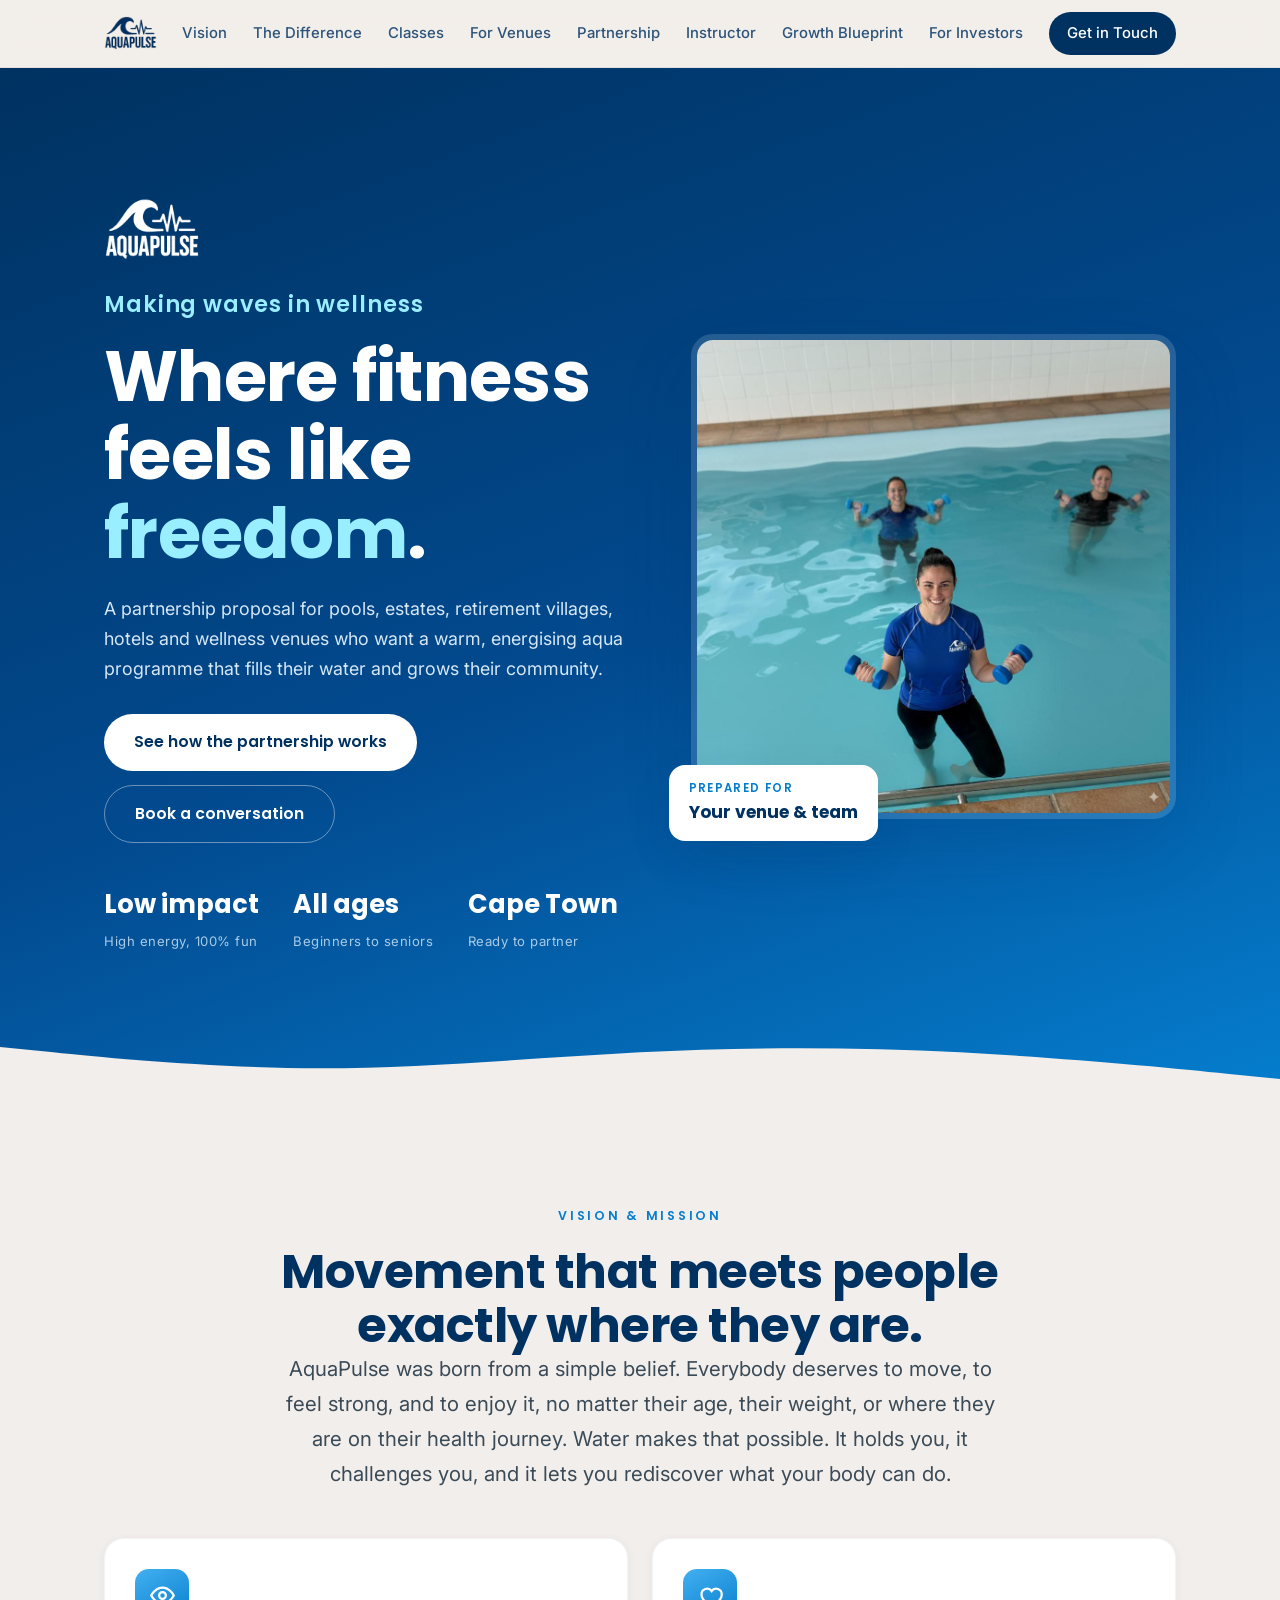
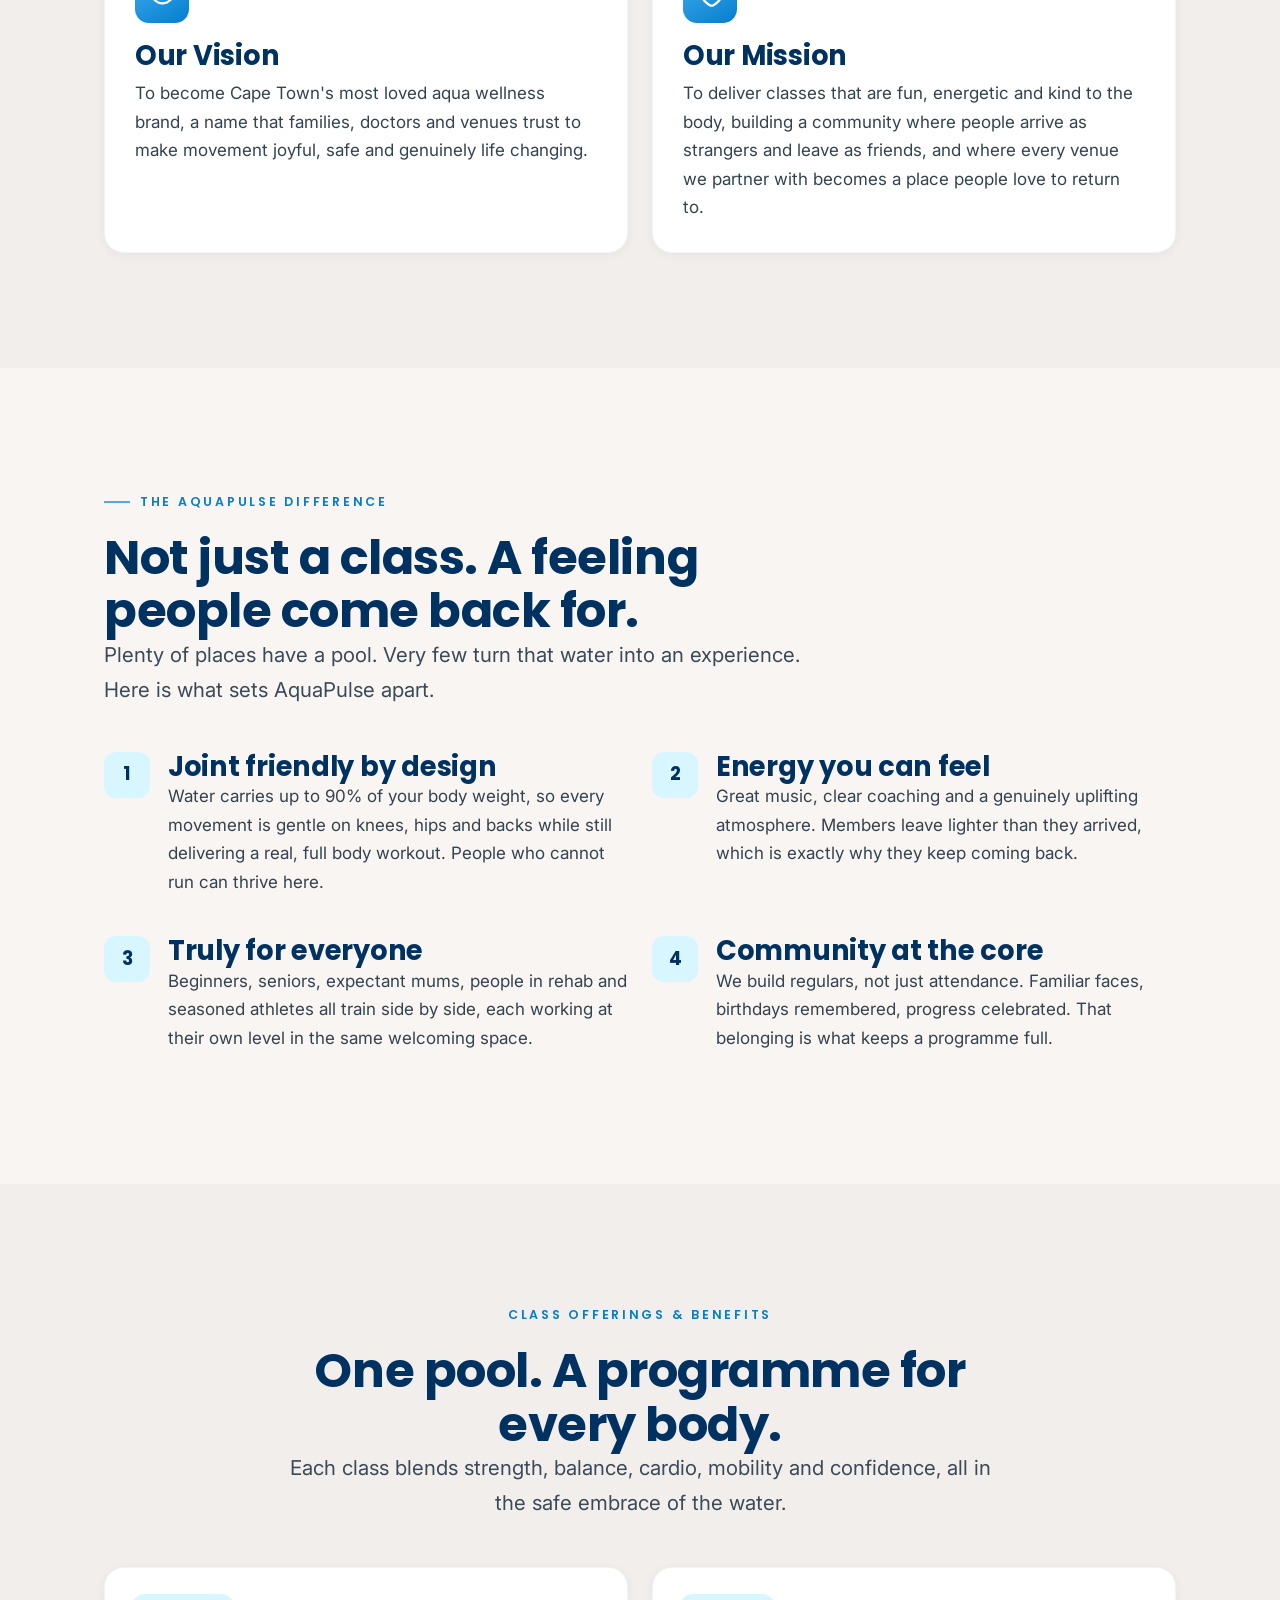
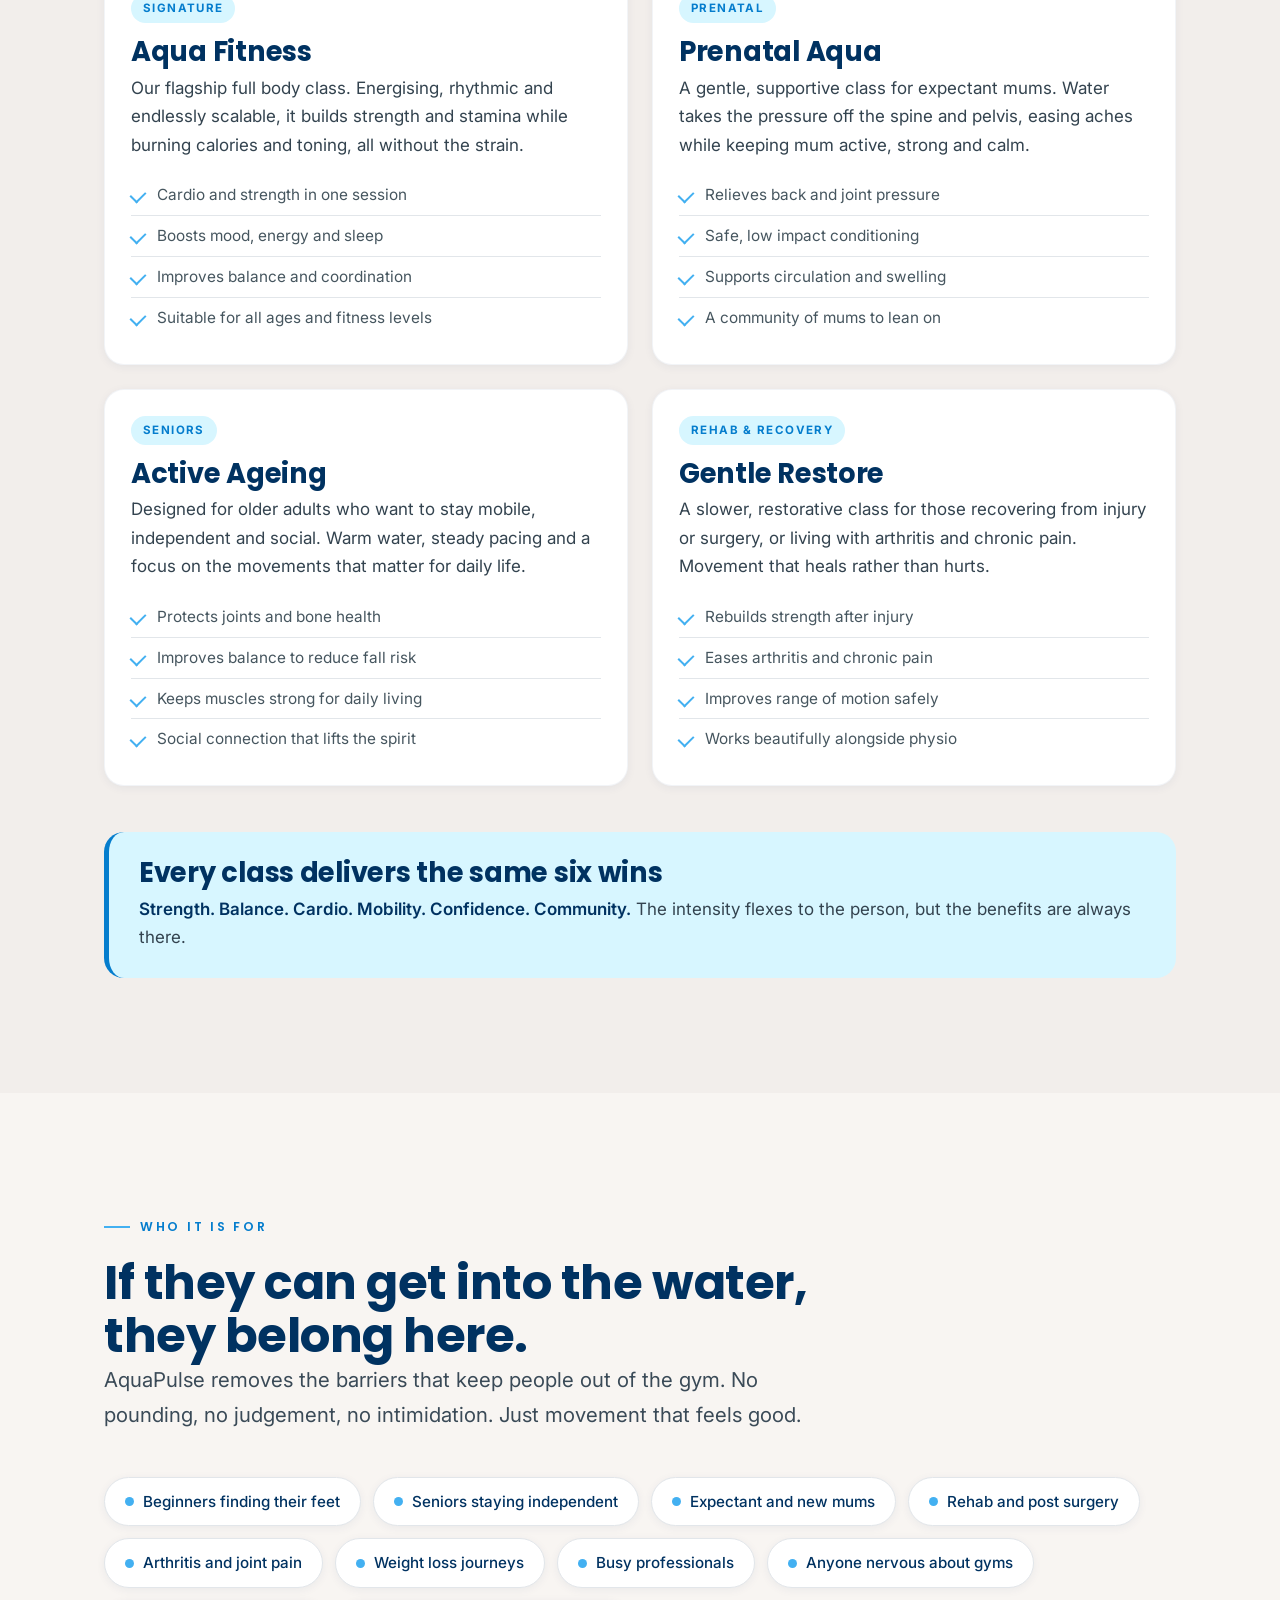
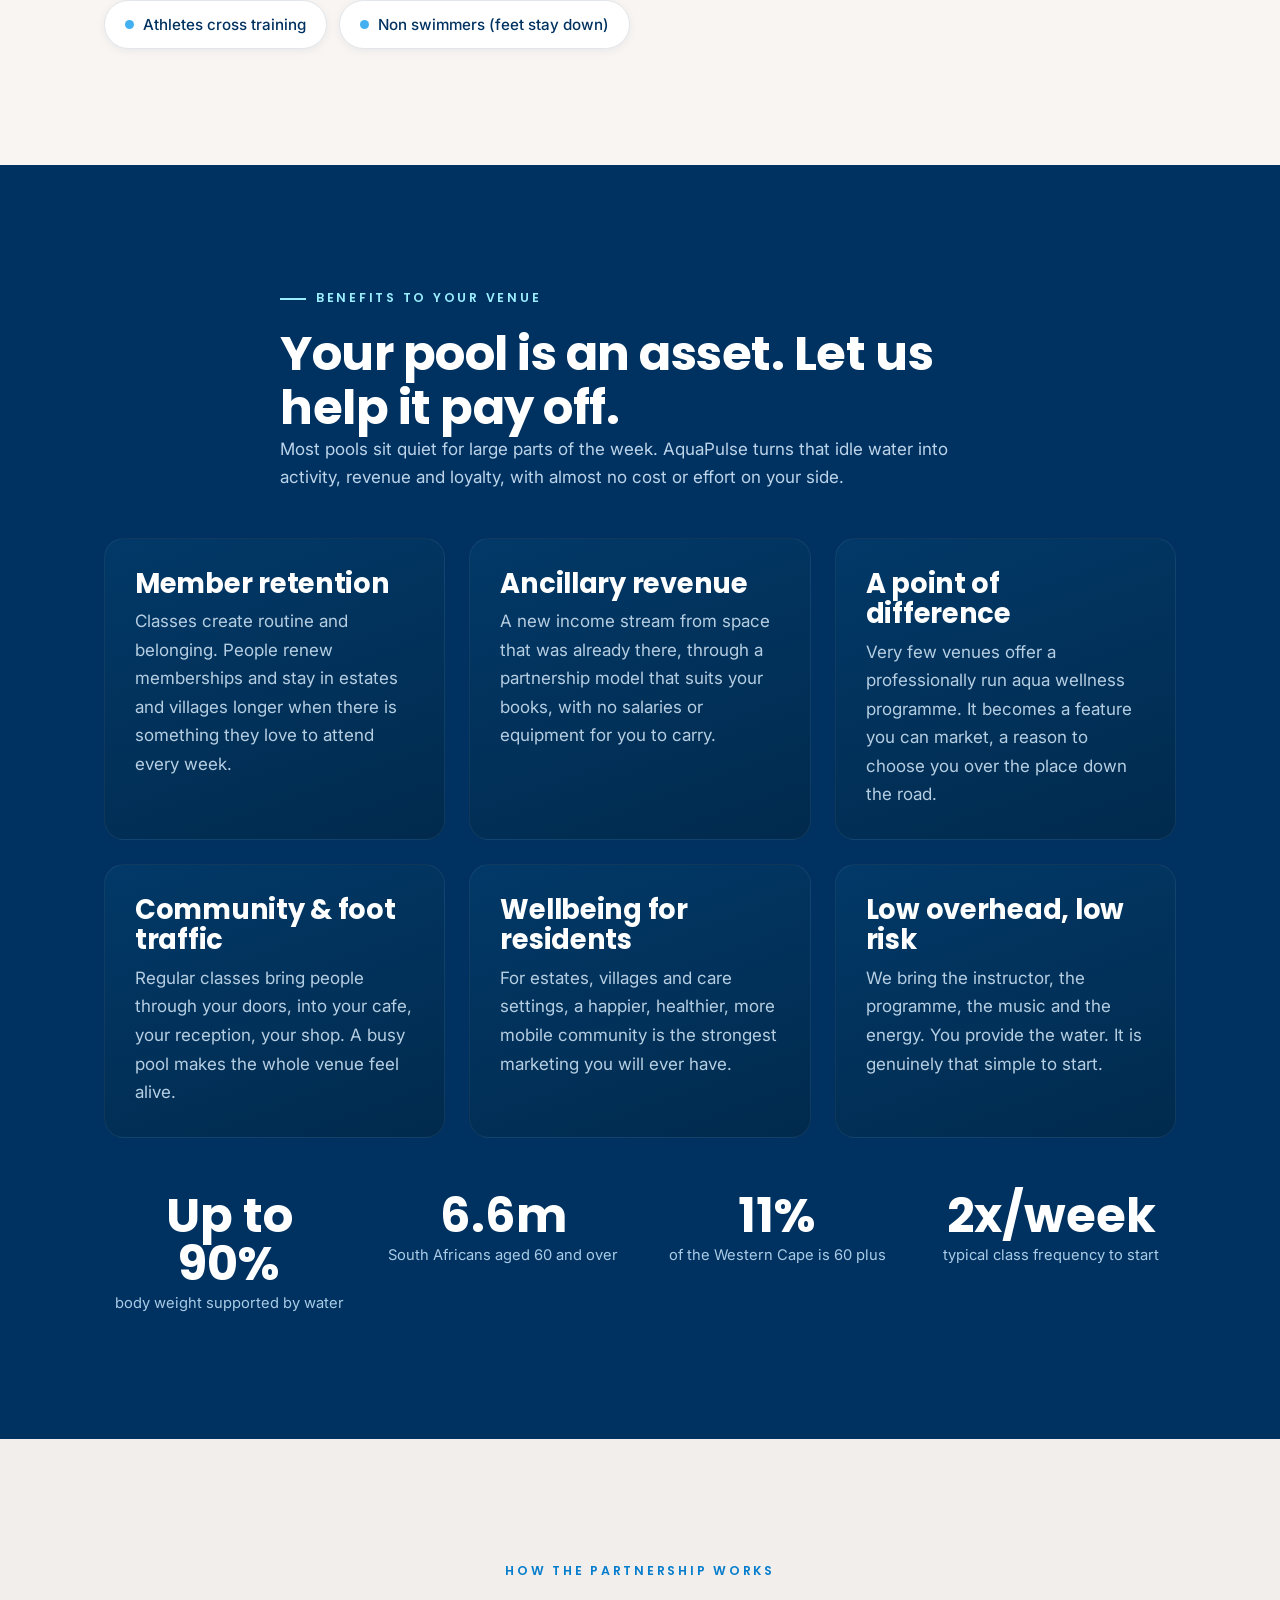
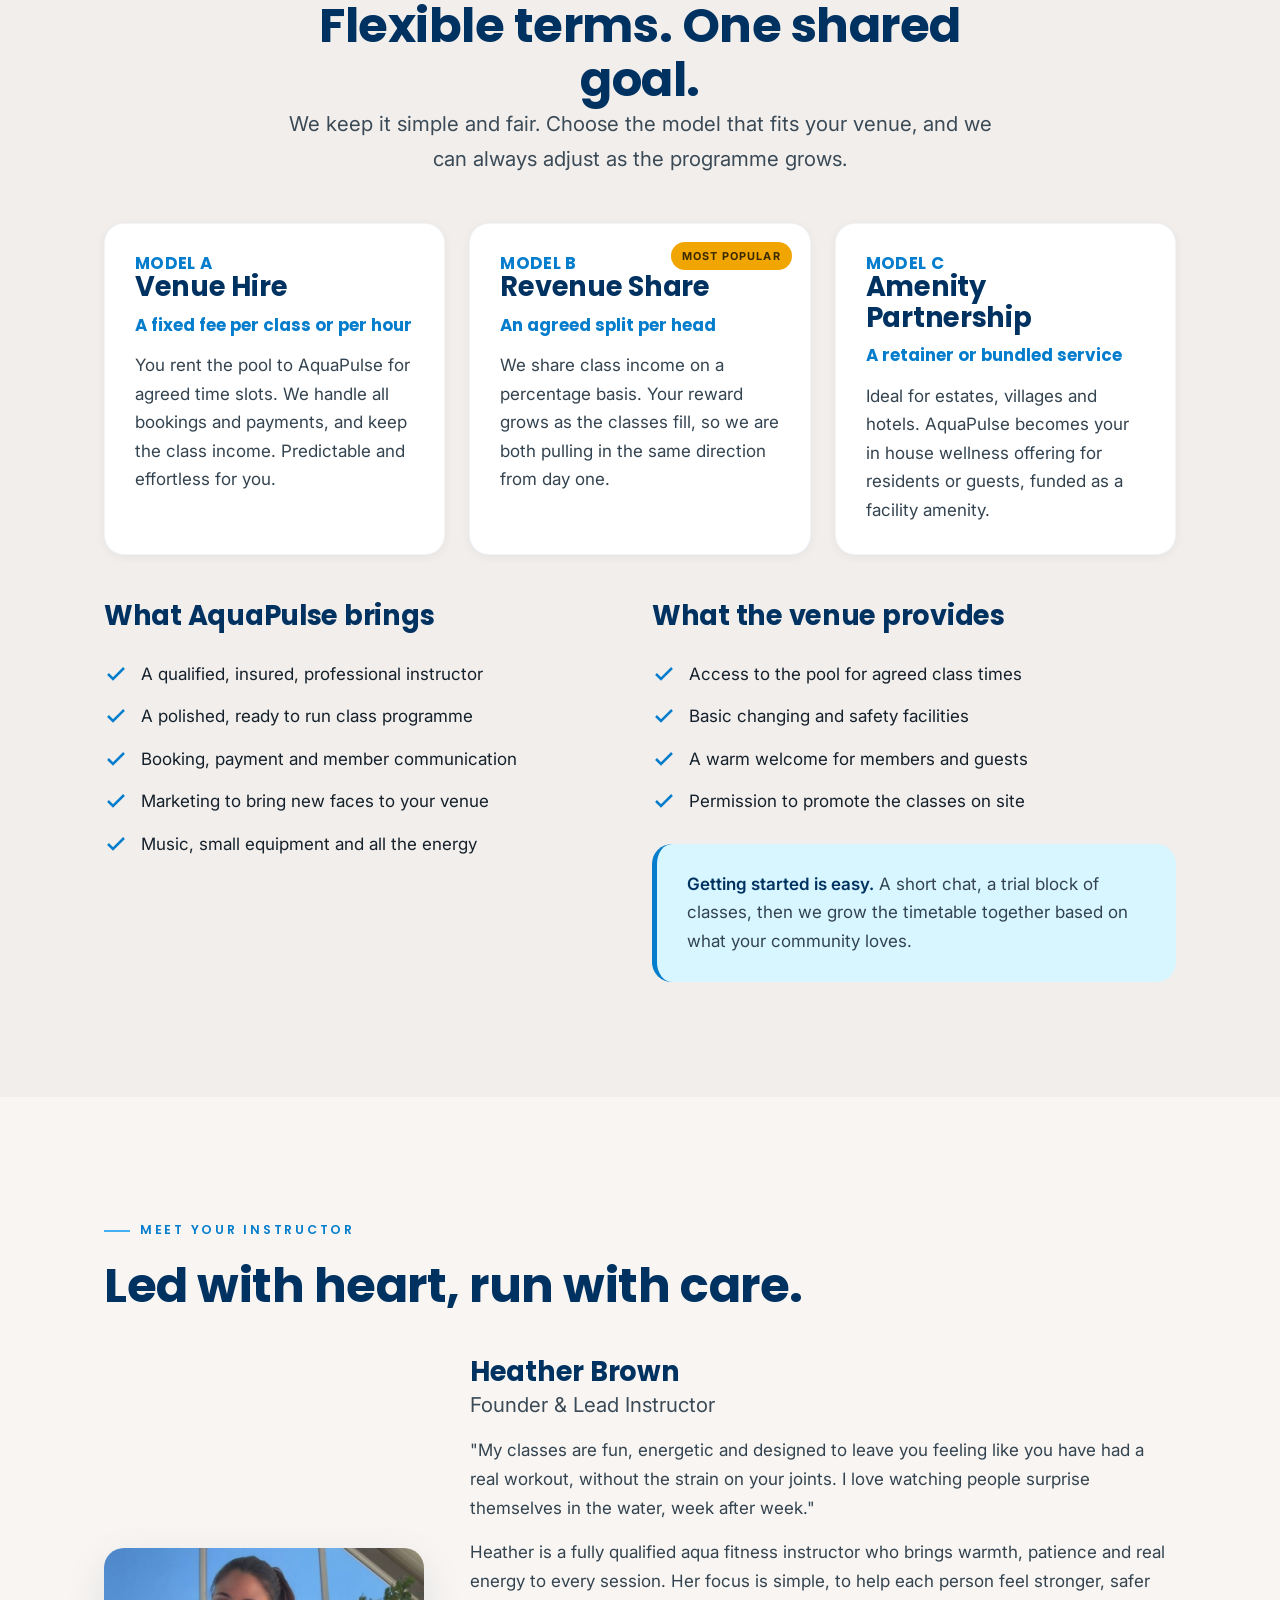
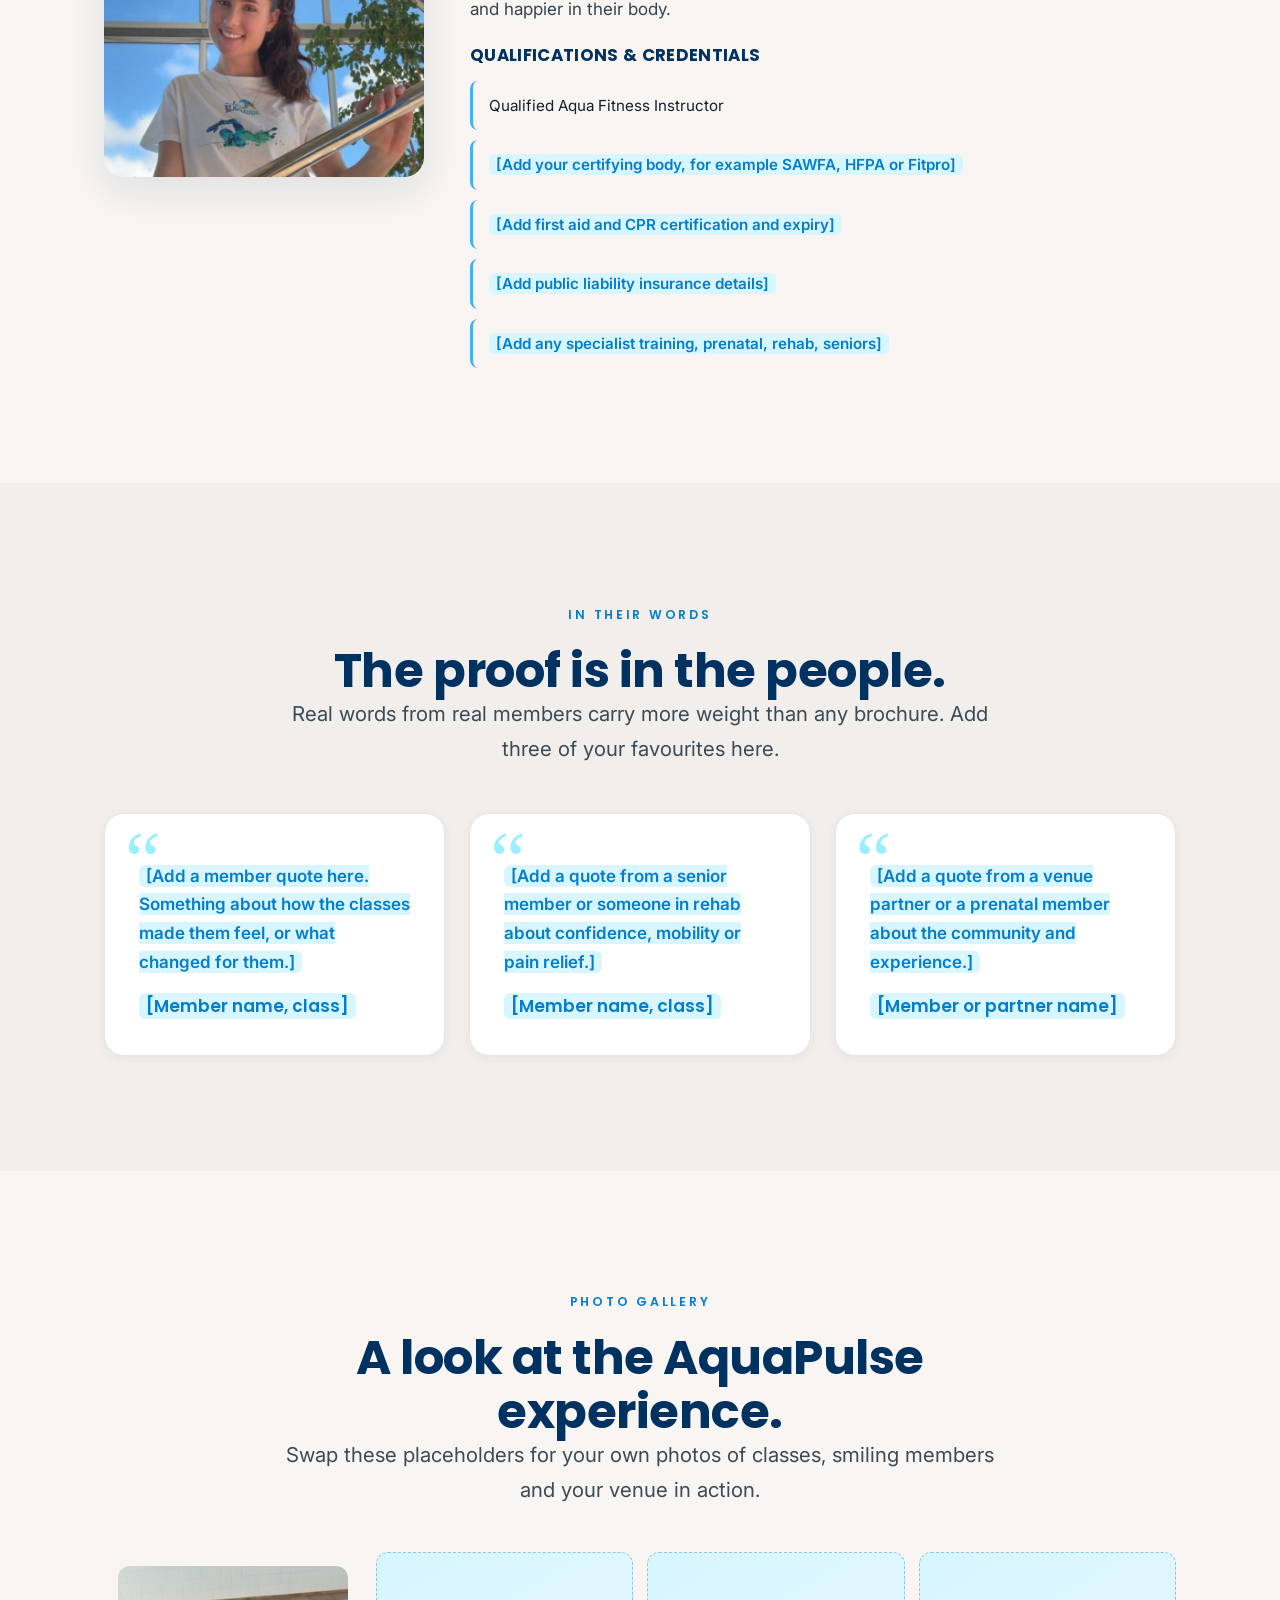
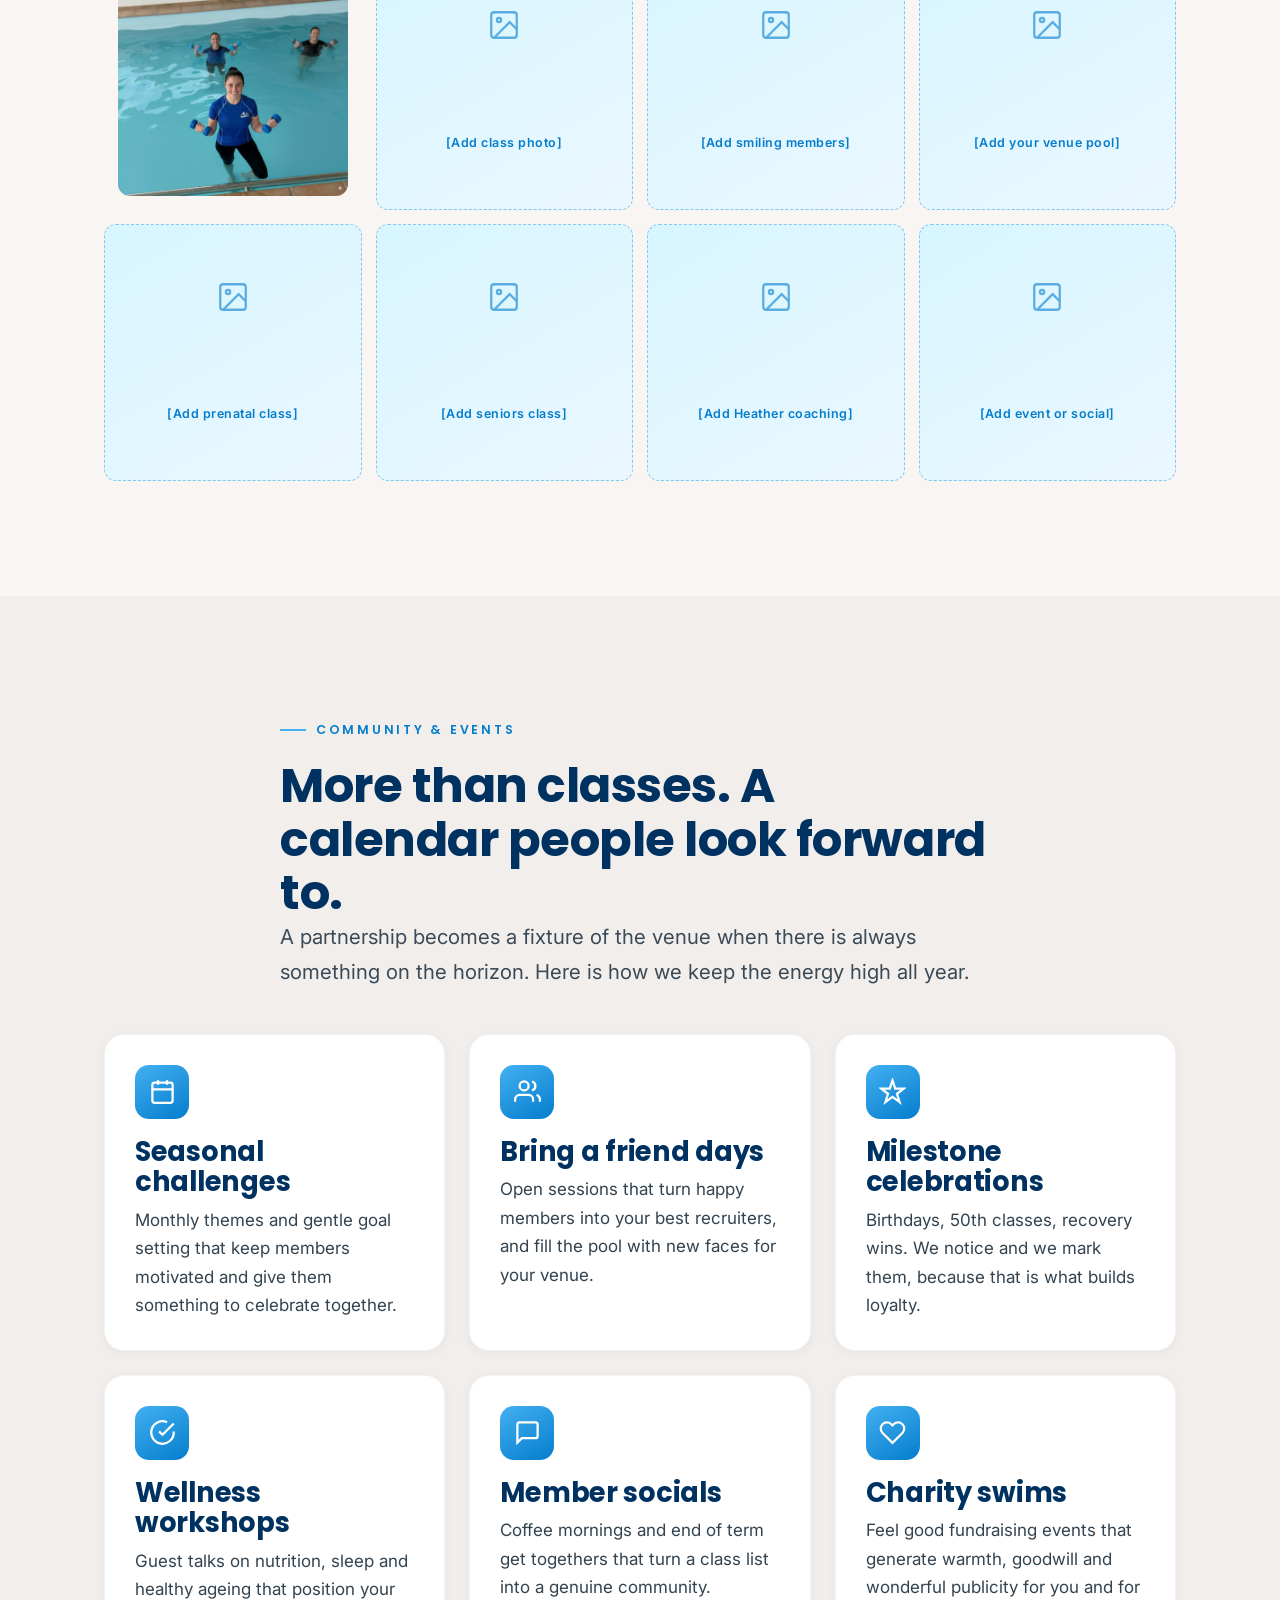
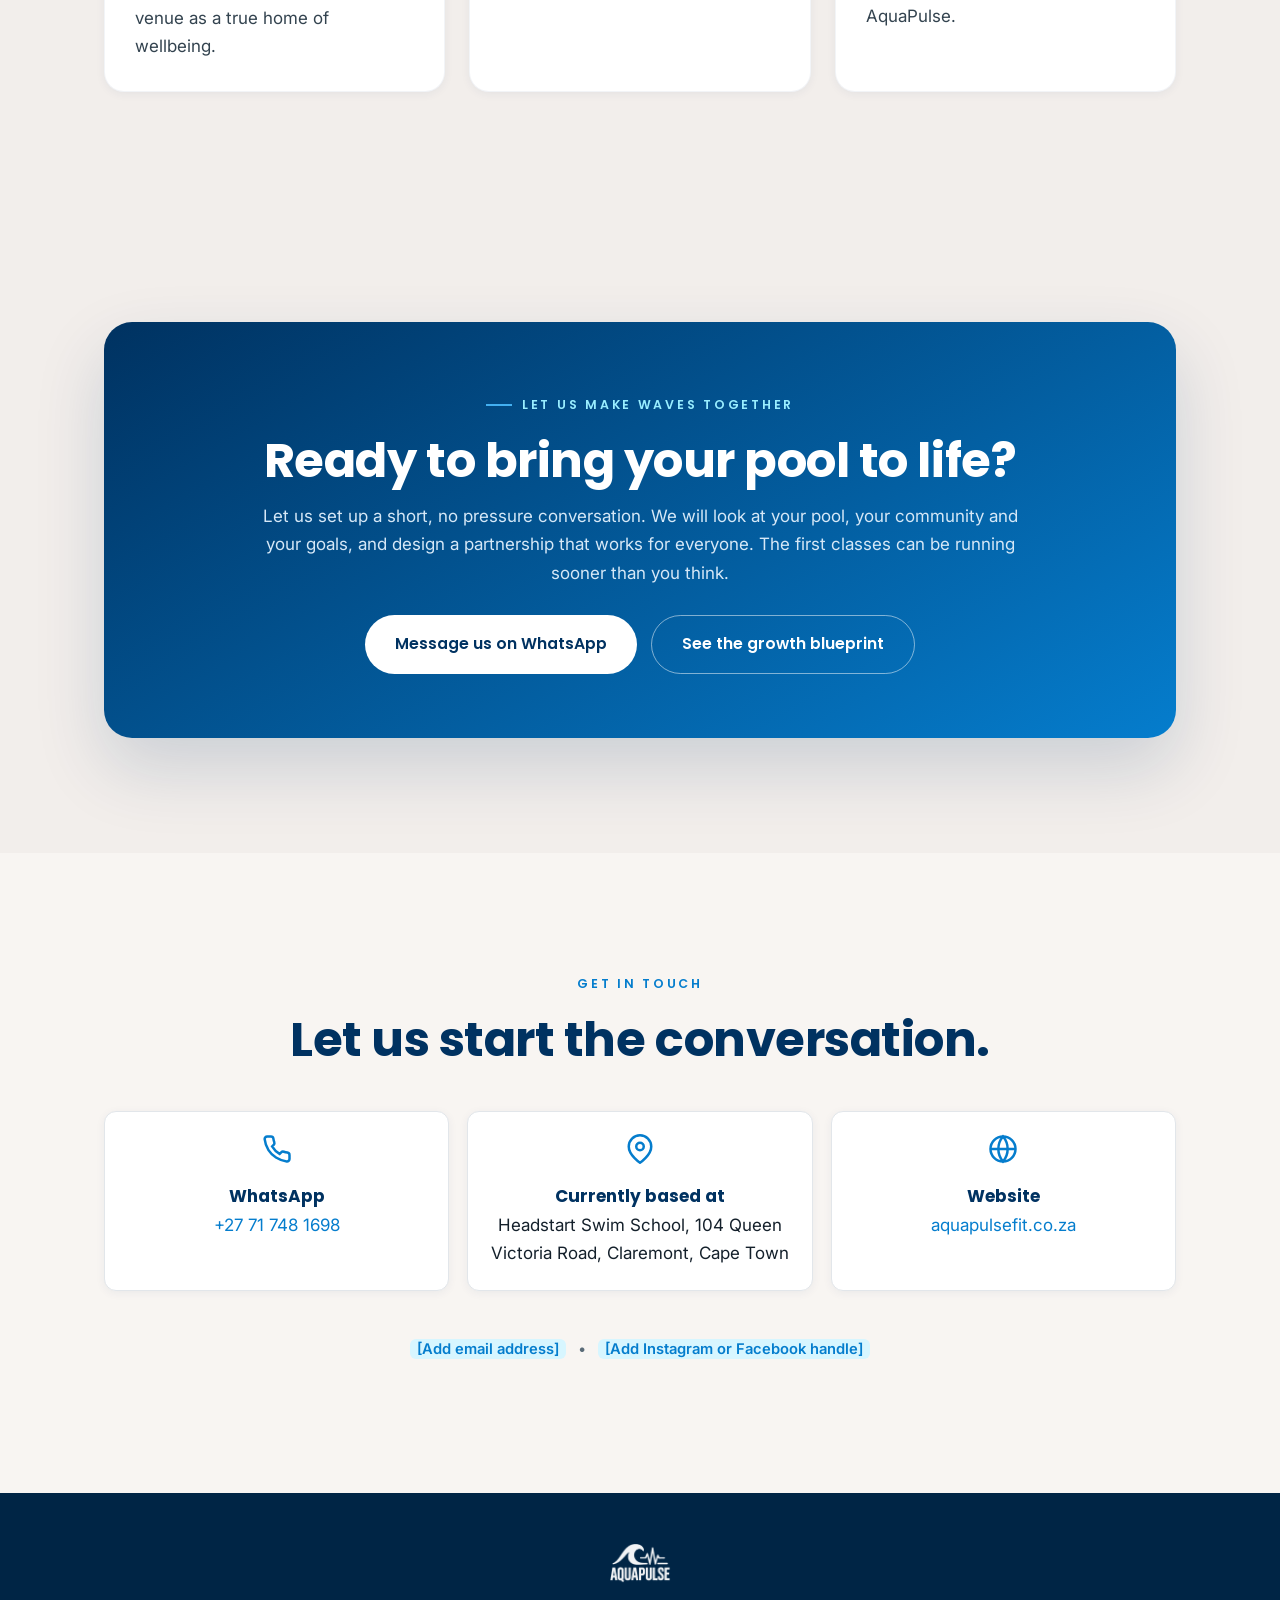
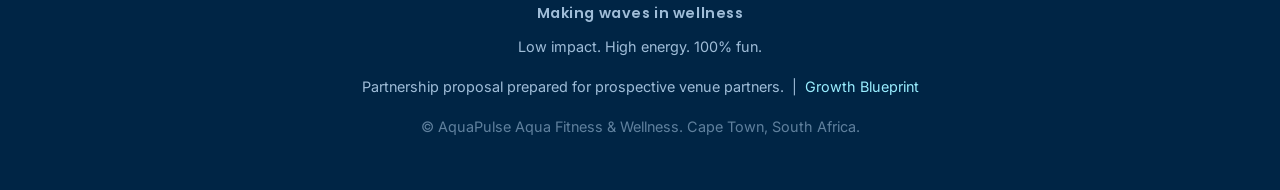
==== commit b3ead6f6: "Add investor.html: investment case page for AquaPulse New page pitching AquaPulse to investors, matc" ====
--- a/index.html
+++ b/index.html
@@ -27,6 +27,7 @@
       <a href="#partnership">Partnership</a>
       <a href="#instructor">Instructor</a>
       <a href="blueprint.html">Growth Blueprint</a>
+      <a href="investor.html">For Investors</a>
       <a class="nav__cta" href="#contact">Get in Touch</a>
     </div>
     <button class="nav__toggle" id="navtoggle" aria-label="Menu">
--- a/styles.css
+++ b/styles.css
@@ -313,3 +313,94 @@
 .scrolltop { position: fixed; bottom: 22px; right: 22px; width: 46px; height: 46px; border-radius: 50%; background: var(--navy); color: #fff; border: 0; display: grid; place-items: center; cursor: pointer; opacity: 0; pointer-events: none; transition: opacity .3s, transform .2s; z-index: 55; box-shadow: var(--shadow-md); }
 .scrolltop.show { opacity: 1; pointer-events: auto; }
 .scrolltop:hover { transform: translateY(-3px); background: var(--ocean); }
+
+/* ============================================================
+   INVESTOR PAGE COMPONENTS
+   ============================================================ */
+
+/* KPI strip in the page header */
+.kpi-row { display: grid; grid-template-columns: repeat(4, 1fr); gap: 18px; margin-top: 36px; max-width: 900px; margin-left: auto; margin-right: auto; }
+.kpi { background: rgba(255,255,255,.10); border: 1px solid rgba(255,255,255,.16); border-radius: 16px; padding: 20px 18px; text-align: center; backdrop-filter: blur(6px); }
+.kpi b { font-family: var(--f-head); font-size: clamp(1.5rem, 3.4vw, 2.1rem); color: #fff; display: block; line-height: 1.05; }
+.kpi span { font-size: .76rem; letter-spacing: .05em; color: var(--aqua); text-transform: uppercase; font-weight: 600; }
+@media (max-width: 720px) { .kpi-row { grid-template-columns: repeat(2, 1fr); } }
+
+/* the ask box */
+.ask-box { background: linear-gradient(150deg, var(--navy), var(--ocean)); color: #fff; border-radius: 24px; padding: clamp(30px, 5vw, 48px); box-shadow: var(--shadow-lg); display: grid; grid-template-columns: 1.4fr 1fr; gap: 40px; align-items: center; }
+.ask-box h3, .ask-box h2 { color: #fff; }
+.ask-box p { color: #d6e8f7; }
+.ask-box .ask-figure { text-align: center; border-left: 1px solid rgba(255,255,255,.2); padding-left: 32px; }
+.ask-box .ask-figure b { font-family: var(--f-head); font-size: clamp(2.6rem, 7vw, 4rem); color: #fff; display: block; line-height: 1; }
+.ask-box .ask-figure span { color: var(--aqua); font-weight: 600; letter-spacing: .04em; }
+@media (max-width: 720px) { .ask-box { grid-template-columns: 1fr; gap: 24px; } .ask-box .ask-figure { border-left: 0; border-top: 1px solid rgba(255,255,255,.2); padding-left: 0; padding-top: 24px; } }
+
+/* generic chart card */
+.chart-card { background: #fff; border-radius: var(--radius); padding: clamp(22px, 4vw, 38px); box-shadow: var(--shadow-sm); border: 1px solid var(--line); }
+.chart-card h3 { margin-bottom: 4px; }
+.chart-card .chart-sub { color: var(--muted); font-size: .92rem; margin-bottom: 22px; }
+.chart-svg { width: 100%; height: auto; display: block; overflow: visible; }
+
+/* chart legend */
+.legend { display: flex; flex-wrap: wrap; gap: 18px 26px; margin-top: 18px; }
+.legend span { display: inline-flex; align-items: center; gap: 9px; font-size: .88rem; font-weight: 600; color: var(--navy); }
+.legend span::before { content: ""; width: 16px; height: 4px; border-radius: 3px; background: var(--dot, var(--ocean)); }
+.legend .dash::before { height: 0; border-top: 3px dashed var(--dot); border-radius: 0; }
+
+/* donut + use of funds */
+.funds-grid { display: grid; grid-template-columns: 260px 1fr; gap: 44px; align-items: center; }
+@media (max-width: 760px) { .funds-grid { grid-template-columns: 1fr; gap: 26px; justify-items: center; } }
+.donut-wrap { position: relative; width: 240px; }
+.donut-center { position: absolute; inset: 0; display: grid; place-content: center; text-align: center; }
+.donut-center b { font-family: var(--f-head); font-size: 2rem; color: var(--navy); display: block; line-height: 1; }
+.donut-center span { font-size: .74rem; letter-spacing: .12em; text-transform: uppercase; color: var(--ocean); font-weight: 700; }
+.funds-list { list-style: none; display: grid; gap: 12px; width: 100%; }
+.funds-list li { display: grid; grid-template-columns: 16px 1fr auto; gap: 14px; align-items: baseline; padding-bottom: 12px; border-bottom: 1px solid var(--line); }
+.funds-list li:last-child { border-bottom: 0; }
+.funds-list .fdot { width: 14px; height: 14px; border-radius: 4px; align-self: center; }
+.funds-list .fname { color: var(--navy); font-weight: 600; font-size: .95rem; }
+.funds-list .fname small { display: block; color: var(--muted); font-weight: 400; font-size: .82rem; }
+.funds-list .famt { font-family: var(--f-head); font-weight: 700; color: var(--ocean); font-variant-numeric: tabular-nums; white-space: nowrap; }
+
+/* TAM SAM SOM nested */
+.tam { display: grid; grid-template-columns: 300px 1fr; gap: 40px; align-items: center; }
+@media (max-width: 760px) { .tam { grid-template-columns: 1fr; justify-items: center; } }
+.tam-rings { position: relative; width: 300px; height: 300px; }
+.tam-ring { position: absolute; border-radius: 50%; display: flex; align-items: flex-start; justify-content: center; padding-top: 14px; font-family: var(--f-head); font-weight: 700; color: #fff; text-align: center; }
+.tam-t { inset: 0; background: linear-gradient(160deg, #0a5aa0, #003261); }
+.tam-s { width: 210px; height: 210px; left: 45px; top: 60px; background: linear-gradient(160deg, #1f8fd4, #057dcd); }
+.tam-m { width: 120px; height: 120px; left: 90px; top: 130px; background: linear-gradient(160deg, #6fd0ff, #43b0f1); color: var(--navy); padding-top: 34px; }
+.tam-ring b { display: block; font-size: 1.15rem; }
+.tam-ring small { font-weight: 500; font-size: .68rem; letter-spacing: .06em; opacity: .9; }
+.tam-key { list-style: none; display: grid; gap: 18px; }
+.tam-key li { padding-left: 18px; border-left: 4px solid var(--sky); }
+.tam-key h4 { color: var(--navy); text-transform: none; letter-spacing: 0; font-size: 1.05rem; margin-bottom: 2px; }
+.tam-key p { margin: 0; font-size: .93rem; color: var(--muted); }
+
+/* return / ROI steps */
+.returns { display: grid; grid-template-columns: repeat(3, 1fr); gap: 20px; counter-reset: r; }
+@media (max-width: 760px) { .returns { grid-template-columns: 1fr; } }
+.return-card { background: #fff; border-radius: var(--radius); padding: 28px; box-shadow: var(--shadow-sm); border: 1px solid var(--line); position: relative; }
+.return-card .rnum { font-family: var(--f-head); font-weight: 800; color: var(--aqua); font-size: 2.4rem; line-height: 1; }
+.return-card h3 { margin: 4px 0 8px; }
+.return-card p:last-child { margin-bottom: 0; }
+
+/* highlight numbers inline */
+.hl { color: var(--ocean); font-weight: 700; }
+.big-metric { display: grid; grid-template-columns: repeat(3, 1fr); gap: 20px; }
+@media (max-width: 700px) { .big-metric { grid-template-columns: 1fr; } }
+.big-metric .bm { background: linear-gradient(160deg, #023968, #012a4d); color: #cfe0ee; border-radius: var(--radius); padding: 26px; text-align: center; }
+.big-metric .bm b { font-family: var(--f-head); font-size: clamp(1.8rem, 4.5vw, 2.6rem); color: #fff; display: block; line-height: 1; }
+.big-metric .bm span { font-size: .88rem; color: #9fc4e2; }
+
+/* structure option cards */
+.opt { background: #fff; border-radius: var(--radius); padding: 30px; box-shadow: var(--shadow-sm); border: 1px solid var(--line); }
+.opt.opt--pick { border: 2px solid var(--ocean); box-shadow: var(--shadow-md); position: relative; }
+.opt .opt-tag { display: inline-block; font-size: .7rem; letter-spacing: .12em; text-transform: uppercase; font-weight: 700; color: #fff; background: var(--ocean); padding: 5px 12px; border-radius: 100px; margin-bottom: 12px; }
+.opt.opt--alt .opt-tag { background: var(--muted); }
+.opt ul { list-style: none; display: grid; gap: 10px; margin-top: 14px; }
+.opt li { padding-left: 24px; position: relative; font-size: .95rem; color: #46565f; }
+.opt li::before { content: ""; position: absolute; left: 0; top: 8px; width: 11px; height: 7px; border-left: 2px solid var(--sky); border-bottom: 2px solid var(--sky); transform: rotate(-45deg); }
+
+/* small print disclaimer band */
+.disclaimer { background: var(--paper-2); border: 1px dashed var(--line); border-radius: var(--radius-sm); padding: 20px 24px; font-size: .84rem; color: var(--muted); }
+.disclaimer strong { color: var(--navy); }
